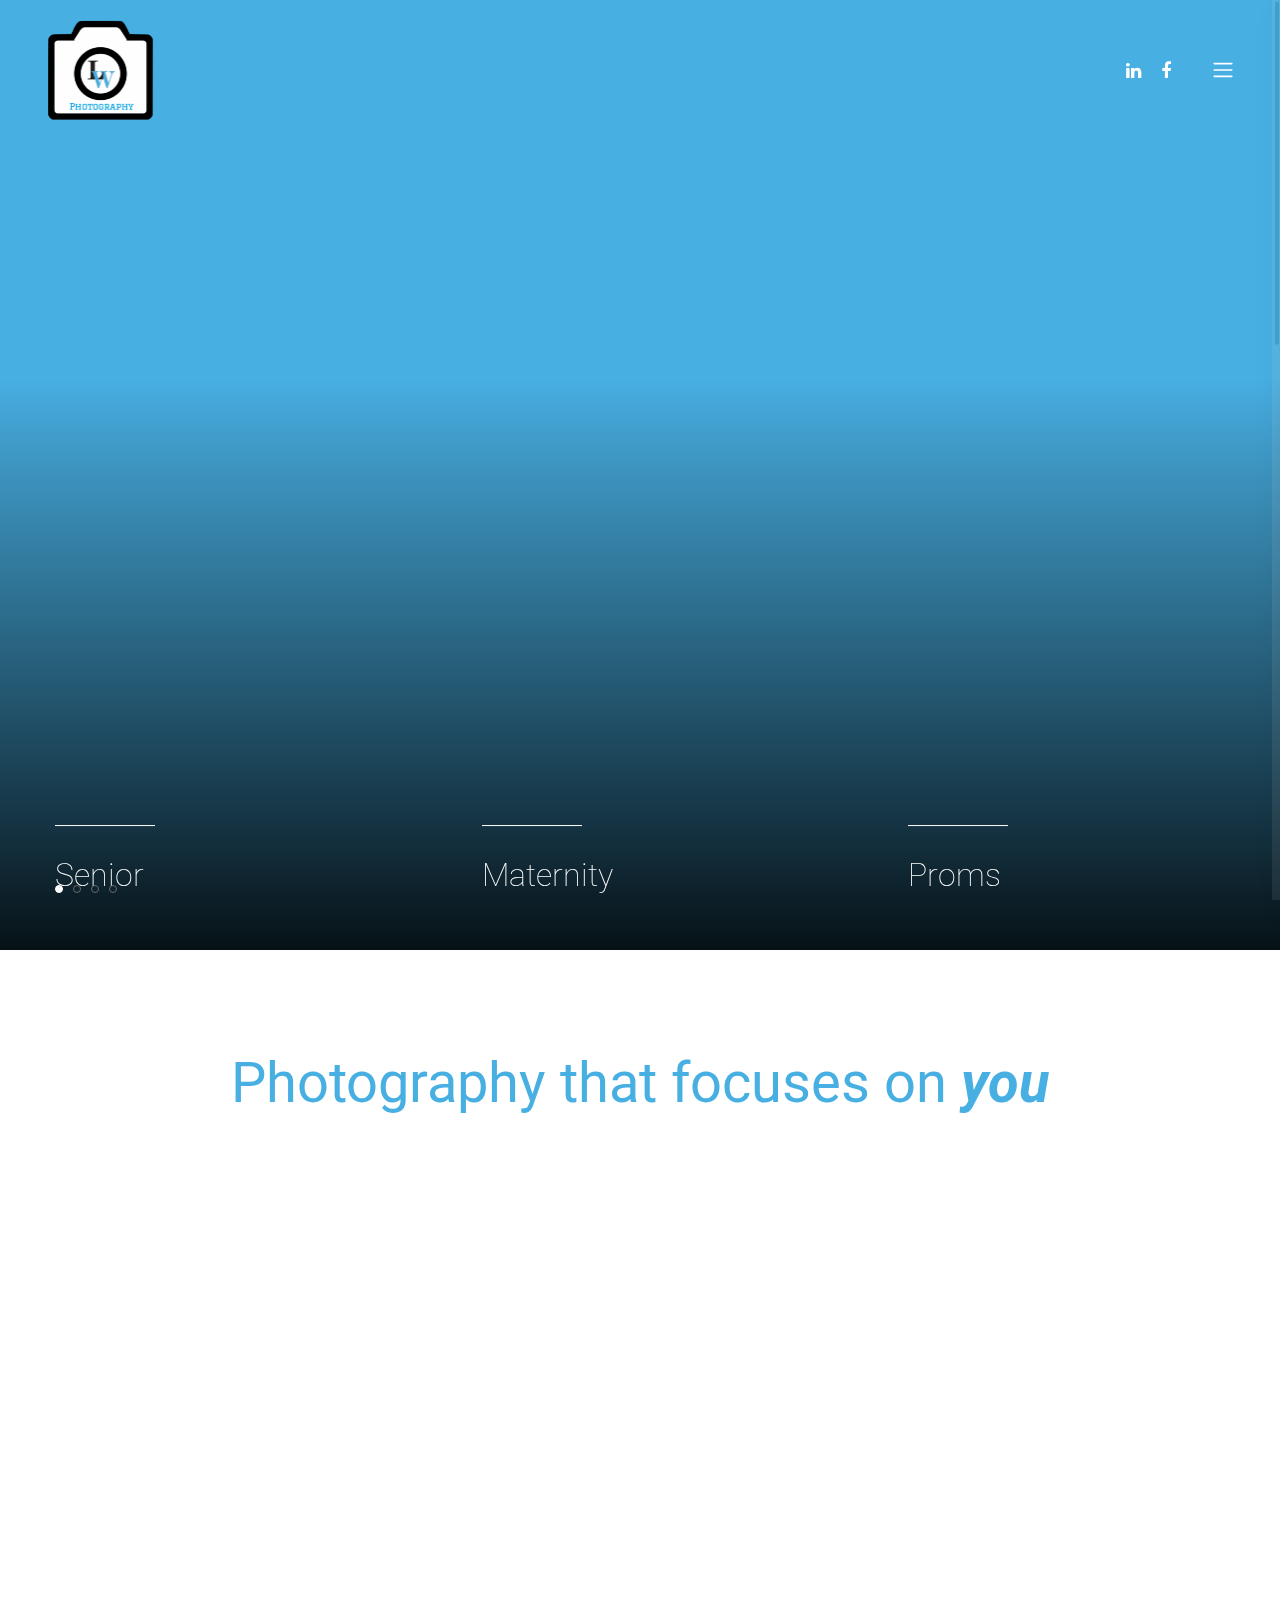
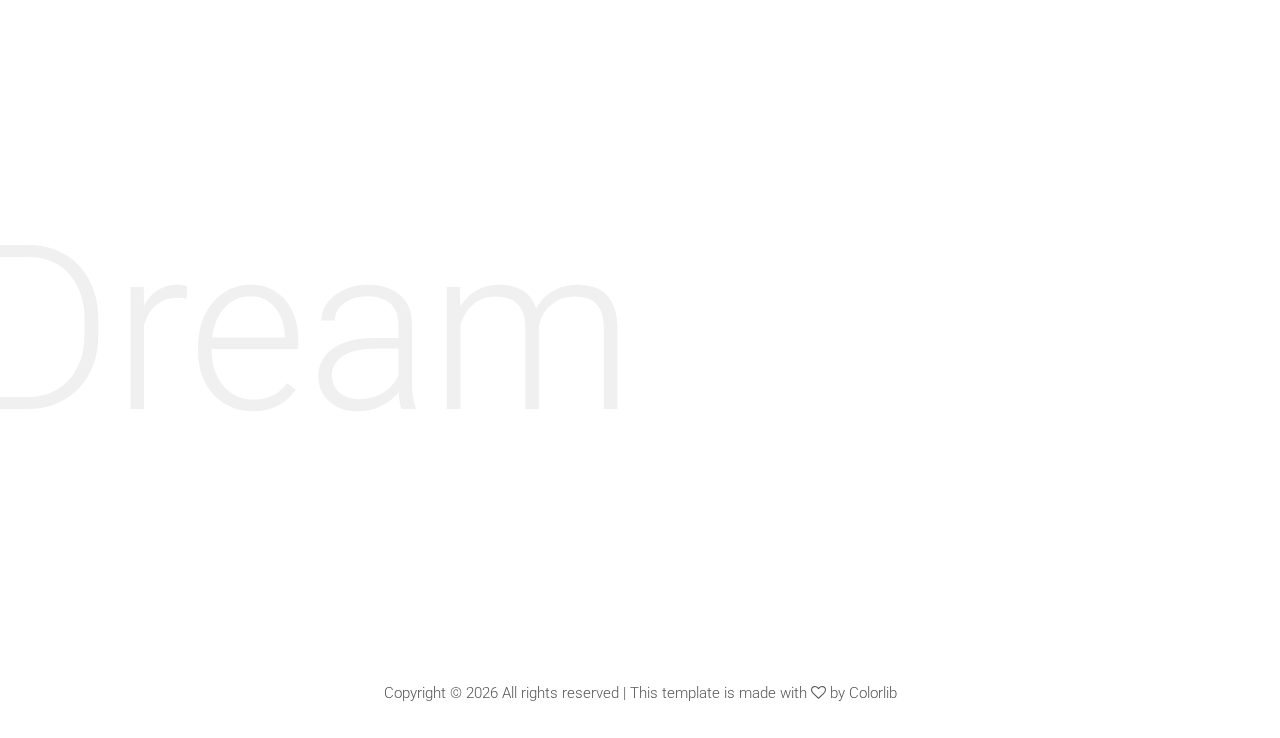
==== index.html @ a3632602 "website" ====
<!DOCTYPE html>
<html lang="en">

<head>
    <meta charset="UTF-8">
    <meta name="description" content="">
    <meta http-equiv="X-UA-Compatible" content="IE=edge">
    <meta name="viewport" content="width=device-width, initial-scale=1, shrink-to-fit=no">
    <!-- The above 4 meta tags *must* come first in the head; any other head content must come *after* these tags -->

    <!-- Title  -->
    <title>LW Phototgraphy</title>

    <!-- Favicon  -->
    <link rel="icon" href="favicon.ico">

    <!-- Style CSS -->
    <link rel="stylesheet" href="style.css">

</head>

<body>
    <!-- Preloader Start -->
    <div id="preloader">
        <div class="preload-content">
            <div id="sonar-load"></div>
        </div>
    </div>
    <!-- Preloader End -->

    <!-- Grids -->
    <div class="grids d-flex justify-content-between">
        <div class="grid1"></div>
        <div class="grid2"></div>
        <div class="grid3"></div>
        <div class="grid4"></div>
        <div class="grid5"></div>
        <div class="grid6"></div>
        <div class="grid7"></div>
        <div class="grid8"></div>
        <div class="grid9"></div>
    </div>

    <!-- ***** Main Menu Area Start ***** -->
    <div class="mainMenu d-flex align-items-center justify-content-between">
        <!-- Close Icon -->
        <div class="closeIcon">
            <i class="ti-close" aria-hidden="true"></i>
        </div>
        <!-- Logo Area -->
        <div class="logo-area">
            <a href="index.html">LW Photography</a>
        </div>
        <!-- Nav -->
        <div class="sonarNav wow fadeInUp" data-wow-delay="1s">
            <nav>
                <ul>
                    <li class="nav-item active">
                        <a class="nav-link" href="index.html">Home</a>
                    </li>
                    <li class="nav-item">
                        <a class="nav-link" href="about-me.html">About Me</a>
                    </li>
                    <li class="nav-item">
                        <a class="nav-link" href="services.html">Pricing</a>
                    </li>
                    <li class="nav-item">
                        <a class="nav-link" href="portfolio.html">Gallery</a>
                    </li>
                    <li class="nav-item">
                        <a class="nav-link" href="contact.html">Contact</a>
                    </li>
                </ul>
            </nav>
        </div>
        <!-- Copwrite Text -->
        <div class="copywrite-text">
            <p>
                <!-- Link back to Colorlib can't be removed. Template is licensed under CC BY 3.0. -->
                Copyright &copy;
                <script>
                    document.write(new Date().getFullYear());
                </script> All rights reserved | This template is made with <i class="fa fa-heart-o" aria-hidden="true"></i> by <a href="https://colorlib.com" target="_blank">Colorlib</a>
                <!-- Link back to Colorlib can't be removed. Template is licensed under CC BY 3.0. -->
            </p>
        </div>
    </div>
    <!-- ***** Main Menu Area End ***** -->

    <!-- ***** Header Area Start ***** -->
    <header class="header-area">
        <div class="container-fluid">
            <div class="row">
                <div class="col-12">
                    <div class="menu-area d-flex justify-content-between">
                        <!-- Logo Area  -->
                        <div class="logo-area">
                            <a href="index.html"><img src="lwLogo.png" alt="lwPhotography" style="width:110px;height:110px" position: fixed; bottom: 0px; left: 0px;></a>
                        </div>

                        <div class="menu-content-area d-flex align-items-center">
                            <!-- Header Social Area -->
                            <div class="header-social-area d-flex align-items-center">
                                <a href="https://www.linkedin.com/in/lara-wiscount-a92a31198" data-toggle="tooltip" data-placement="bottom" title="Linkedin"><i class="fa fa-linkedin" aria-hidden="true"></i></a>
                                <a href="https://www.facebook.com/people/LW-Wiscount/100018087784097" data-toggle="tooltip" data-placement="bottom" title="Facebook"><i class="fa fa-facebook" aria-hidden="true"></i></a>
                            </div>
                            <!-- Menu Icon -->
                            <span class="navbar-toggler-icon" id="menuIcon"></span>
                        </div>
                    </div>
                </div>
            </div>
        </div>
    </header>
    <!-- ***** Header Area End ***** -->

    <!-- ***** Hero Area Start ***** -->
    <section class="hero-area">
        <div class="hero-slides owl-carousel">
            <!-- Single Hero Slide -->
            <div class="single-hero-slide bg-img slide-background-overlay" style="background-image: url(img/bg-img/slide1.jpg);">
                <div class="container h-100">
                    <div class="row h-100 align-items-end">
                        <div class="col-12">
                            <div class="hero-slides-content">
                                <div class="line"></div>
                                <h2>Senior</h2>
                            </div>
                        </div>
                    </div>
                </div>
            </div>
            <!-- Single Hero Slide -->
            <div class="single-hero-slide bg-img slide-background-overlay" style="background-image: url(img/bg-img/slide2.jpg);">
                <div class="container h-100">
                    <div class="row h-100 align-items-end">
                        <div class="col-12">
                            <div class="hero-slides-content">
                                <div class="line"></div>
                                <h2>Maternity</h2>
                            </div>
                        </div>
                    </div>
                </div>
            </div>
            <!-- Single Hero Slide -->
            <div class="single-hero-slide bg-img slide-background-overlay" style="background-image: url(img/bg-img/slide3.jpg);">
                <div class="container h-100">
                    <div class="row h-100 align-items-end">
                        <div class="col-12">
                            <div class="hero-slides-content">
                                <div class="line"></div>
                                <h2>Proms</h2>
                            </div>
                        </div>
                    </div>
                </div>
            </div>
            <!-- Single Hero Slide -->
            <div class="single-hero-slide bg-img slide-background-overlay" style="background-image: url(img/bg-img/slide4.jpg);">
                <div class="container h-100">
                    <div class="row h-100 align-items-end">
                        <div class="col-12">
                            <div class="hero-slides-content">
                                <div class="line"></div>
                                <h2>Engagement</h2>
                            </div>
                        </div>
                    </div>
                </div>
            </div>
            <!-- Single Hero Slide -->
            <div class="single-hero-slide bg-img slide-background-overlay" style="background-image: url(img/bg-img/slide5.jpg);">
                <div class="container h-100">
                    <div class="row h-100 align-items-end">
                        <div class="col-12">
                            <div class="hero-slides-content">
                                <div class="line"></div>
                                <h2>Children Photos</h2>
                            </div>
                        </div>
                    </div>
                </div>
            </div>
            <!-- Single Hero Slide -->
            <div class="single-hero-slide bg-img slide-background-overlay" style="background-image: url(img/bg-img/slide6.jpg);">
                <div class="container h-100">
                    <div class="row h-100 align-items-end">
                        <div class="col-12">
                            <div class="hero-slides-content">
                                <div class="line"></div>
                                <h2>Family Photos</h2>
                            </div>
                        </div>
                    </div>
                </div>
            </div>
            <!-- Single Hero Slide -->
            <div class="single-hero-slide bg-img slide-background-overlay" style="background-image: url(img/bg-img/slide7.jpg);">
                <div class="container h-100">
                    <div class="row h-100 align-items-end">
                        <div class="col-12">
                            <div class="hero-slides-content">
                                <div class="line"></div>
                                <h2>Portfolio</h2>
                            </div>
                        </div>
                    </div>
                </div>
            </div>
            <!-- Single Hero Slide -->
            <div class="single-hero-slide bg-img slide-background-overlay" style="background-image: url(img/bg-img/slide8.jpg);">
                <div class="container h-100">
                    <div class="row h-100 align-items-end">
                        <div class="col-12">
                            <div class="hero-slides-content">
                                <div class="line"></div>
                                <h2>Cake Smash</h2>
                            </div>
                        </div>
                    </div>
                </div>
            </div>
            <!-- Single Hero Slide -->
            <div class="single-hero-slide bg-img slide-background-overlay" style="background-image: url(img/bg-img/slide9.jpg);">
                <div class="container h-100">
                    <div class="row h-100 align-items-end">
                        <div class="col-12">
                            <div class="hero-slides-content">
                                <div class="line"></div>
                                <h2>Cap and Gown</h2>
                            </div>
                        </div>
                    </div>
                </div>
            </div>
            <!-- Single Hero Slide -->
            <div class="single-hero-slide bg-img slide-background-overlay" style="background-image: url(img/bg-img/slide10.jpg);">
                <div class="container h-100">
                    <div class="row h-100 align-items-end">
                        <div class="col-12">
                            <div class="hero-slides-content">
                                <div class="line"></div>
                                <h2>New Born</h2>
                            </div>
                        </div>
                    </div>
                </div>
            </div>
            <!-- Single Hero Slide -->
            <div class="single-hero-slide bg-img slide-background-overlay" style="background-image: url(img/bg-img/slide11.jpg);">
                <div class="container h-100">
                    <div class="row h-100 align-items-end">
                        <div class="col-12">
                            <div class="hero-slides-content">
                                <div class="line"></div>
                                <h2>Events</h2>
                            </div>
                        </div>
                    </div>
                </div>
            </div>
            <!-- Single Hero Slide -->
            <div class="single-hero-slide bg-img slide-background-overlay" style="background-image: url(img/bg-img/slide12.jpg);">
                <div class="container h-100">
                    <div class="row h-100 align-items-end">
                        <div class="col-12">
                            <div class="hero-slides-content">
                                <div class="line"></div>
                                <h2>Fun</h2>
                            </div>
                        </div>
                    </div>
                </div>
            </div>
        </div>
    </section>
    <!-- ***** Hero Area End ***** -->

    <!-- ***** Portfolio Area Start ***** -->
    <div class="portfolio-area section-padding-100">
        <div class="container">
            <div class="row">
                <div class="col-12">
                    <div class="portfolio-title">
                        <h2><span style="color: #48AFE2;">Photography that focuses on <b><i>you</i></b></span>
                        </h2>
                    </div>
                </div>
            </div>

            <div class="row justify-content-between">
                <!-- Single Portfoio Area -->
                <div class="col-12 col-md-5">
                    <div class="single-portfolio-item mt-100 portfolio-item-1 wow fadeIn">
                        <div class="backend-content">
                            <img class="dots" src="img/core-img/dots.png" alt="">
                            <h2>Reality</h2>
                        </div>
                        <div class="portfolio-thumb">
                            <img src="img/bg-img/p1.png" alt="">
                        </div>
                        <div class="portfolio-meta">

                        </div>
                    </div>
                </div>
                <!-- Single Portfoio Area -->
                <div class="col-12 col-md-6">
                    <div class="single-portfolio-item mt-230 portfolio-item-2 wow fadeIn">
                        <div class="backend-content">
                            <img class="dots" src="img/core-img/dots.png" alt="">
                        </div>
                        <div class="portfolio-thumb">
                            <img src="img/bg-img/p2.png" alt="">
                        </div>
                        <div class="portfolio-meta">

                        </div>
                    </div>
                </div>
            </div>

            <div class="row">
                <!-- Single Portfoio Area -->
                <div class="col-12 col-md-10">
                    <div class="single-portfolio-item mt-100 portfolio-item-3 wow fadeIn">
                        <div class="backend-content">
                            <img class="dots" src="img/core-img/dots.png" alt="">
                            <h2>Photography</h2>
                        </div>
                        <div class="portfolio-thumb">
                            <img src="img/bg-img/p3.png" alt="">
                        </div>
                        <div class="portfolio-meta">

                        </div>
                    </div>
                </div>
            </div>

            <div class="row justify-content-end">
                <!-- Single Portfoio Area -->
                <div class="col-12 col-md-6">
                    <div class="single-portfolio-item portfolio-item-4 wow fadeIn">
                        <div class="backend-content">
                            <img class="dots" src="img/core-img/dots.png" alt="">
                        </div>
                        <div class="portfolio-thumb">
                            <img src="img/bg-img/p4.png" alt="">
                        </div>
                        <div class="portfolio-meta">

                        </div>
                    </div>
                </div>
            </div>

            <div class="row">
                <!-- Single Portfoio Area -->
                <div class="col-12 col-md-5">
                    <div class="single-portfolio-item portfolio-item-5 wow fadeIn">
                        <div class="backend-content">
                            <img class="dots" src="img/core-img/dots.png" alt="">
                            <h2>Hope</h2>
                        </div>
                        <div class="portfolio-thumb">
                            <img src="img/bg-img/p5.png" alt="">
                        </div>
                        <div class="portfolio-meta">

                        </div>
                    </div>
                </div>
            </div>

            <div class="row justify-content-center">
                <!-- Single Portfoio Area -->
                <div class="col-12 col-md-4">
                    <div class="single-portfolio-item portfolio-item-6 wow fadeIn">
                        <div class="portfolio-thumb">
                            <img src="img/bg-img/p6.png" alt="">
                        </div>
                        <div class="portfolio-meta">

                        </div>
                    </div>
                </div>
            </div>

            <div class="row justify-content-end">
                <!-- Single Portfoio Area -->
                <div class="col-12 col-md-4">
                    <div class="single-portfolio-item portfolio-item-7 wow fadeIn">
                        <div class="backend-content">
                            <img class="dots" src="img/core-img/dots.png" alt="">
                            <h2>Future</h2>
                        </div>
                        <div class="portfolio-thumb">
                            <img src="img/bg-img/p7.png" alt="">
                        </div>
                        <div class="portfolio-meta">

                        </div>
                    </div>
                </div>
            </div>
        </div>
    </div>
    <!-- ***** Portfolio Area End ***** -->

    <!-- ***** Call to Action Area Start ***** -->
    <div class="sonar-call-to-action-area section-padding-0-100">
        <div class="backEnd-content">
            <h2>Dream</h2>
        </div>
        <div class="container">
            <div class="row">
                <div class="col-12">
                    <div class="call-to-action-content wow fadeInUp" data-wow-delay="0.5s">
                        <h2>I am an experienced photographer</h2>
                        <h5>Let’s talk</h5>
                        <a href="contact.html" class="btn sonar-btn mt-100">contact me</a>
                    </div>
                </div>
            </div>
        </div>
    </div>
    <!-- ***** Call to Action Area End ***** -->

    <!-- ***** Footer Area Start ***** -->
    <footer class="footer-area">
        <div class="container">
            <div class="row">
                <div class="col-12">
                    <!-- Copywrite Text -->
                    <div class="copywrite-text">
                        <p>
                            <!-- Link back to Colorlib can't be removed. Template is licensed under CC BY 3.0. -->
                            Copyright &copy;
                            <script>
                                document.write(new Date().getFullYear());
                            </script> All rights reserved | This template is made with <i class="fa fa-heart-o" aria-hidden="true"></i> by <a href="https://colorlib.com" target="_blank">Colorlib</a>
                            <!-- Link back to Colorlib can't be removed. Template is licensed under CC BY 3.0. -->
                        </p>
                    </div>
                </div>
            </div>
        </div>
    </footer>
    <!-- ***** Footer Area End ***** -->

    <!-- jQuery (Necessary for All JavaScript Plugins) -->
    <script src="js/jquery/jquery-2.2.4.min.js"></script>
    <!-- Popper js -->
    <script src="js/popper.min.js"></script>
    <!-- Bootstrap js -->
    <script src="js/bootstrap.min.js"></script>
    <!-- Plugins js -->
    <script src="js/plugins.js"></script>
    <!-- Active js -->
    <script src="js/active.js"></script>

</body>

</html>
---- style.css ----
/* [ -- Master Stylesheet -- ] */


/* ----------------------------------------------------------
:: Template Name: Sonar - Photography Template
:: Author: Colorlib
:: Author URL: https://colorlib.com
:: Version: 1.0
:: Created: March 09, 2018
:: Last Updated: March 09, 2018
---------------------------------------------------------- */


/* Variables */


/* mixin */


/* :: Import Fonts */

@import url("https://fonts.googleapis.com/css?family=Roboto:100,300,400,500,700");

/* :: Import All CSS */

@import url(css/bootstrap.min.css);
@import url(css/animate.css);
@import url(css/owl.carousel.css);
@import url(css/magnific-popup.css);
@import url(css/font-awesome.min.css);
@import url(css/themify-icons.css);

/* :: Base CSS */

* {
    margin: 0;
    padding: 0;
}

body {
    font-family: "Roboto", sans-serif;
}

h1,
h2,
h3,
h4,
h5,
h6 {
    color: #48AFE2;
    font-weight: 300;
}

p {
    color: #565656;
    font-size: 15px;
    line-height: 2;
    font-weight: 100;
}

a {
    -webkit-transition-duration: 500ms;
    transition-duration: 500ms;
    text-decoration: none;
    outline: none;
    font-size: 14px;
    font-weight: 700;
}

a:hover,
a:focus {
    -webkit-transition-duration: 500ms;
    transition-duration: 500ms;
    text-decoration: none;
    outline: none;
    font-size: 12px;
    font-weight: 400;
}

#preloader {
    display: -webkit-box;
    display: -ms-flexbox;
    display: flex;
    -webkit-box-align: center;
    -ms-flex-align: center;
    -ms-grid-row-align: center;
    align-items: center;
    -webkit-box-pack: center;
    -ms-flex-pack: center;
    justify-content: center;
    background-color: #48AFE2;
    position: fixed;
    width: 100%;
    height: 100%;
    z-index: 1000000;
}

#sonar-load {
    width: 70px;
    height: 70px;
    border-radius: 50%;
    border: 3px;
    border-style: solid;
    border-color: transparent;
    border-top-color: #f8f5f5;
    -webkit-animation: sonar 2400ms linear infinite;
    animation: sonar 2400ms linear infinite;
    z-index: 999;
}

#sonar-load:before {
    content: "";
    position: absolute;
    top: 7.5px;
    left: 7.5px;
    right: 7.5px;
    bottom: 7.5px;
    border-radius: 50%;
    border: 3px;
    border-style: solid;
    border-color: transparent;
    border-top-color: #f8f5f5;
    -webkit-animation: sonar 2700ms linear infinite;
    animation: sonar 2700ms linear infinite;
}

#sonar-load:after {
    content: "";
    position: absolute;
    top: 20px;
    left: 20px;
    right: 20px;
    bottom: 20px;
    border-radius: 50%;
    border: 3px;
    border-style: solid;
    border-color: transparent;
    border-top-color: #f8f5f5;
    -webkit-animation: sonar 1800ms linear infinite;
    animation: sonar 1800ms linear infinite;
}

@-webkit-keyframes sonar {
    0% {
        -webkit-transform: rotate(0deg);
        transform: rotate(0deg);
    }
    100% {
        -webkit-transform: rotate(360deg);
        transform: rotate(360deg);
    }
}

@keyframes sonar {
    0% {
        -webkit-transform: rotate(0deg);
        transform: rotate(0deg);
    }
    100% {
        -webkit-transform: rotate(360deg);
        transform: rotate(360deg);
    }
}

ul,
ol {
    margin: 0;
}

ul li,
ol li {
    list-style: none;
}

img {
    height: auto;
    max-width: 100%;
}

.sonar-table {
    display: table;
    z-index: 9;
    position: absolute;
    width: 100%;
    height: 100%;
    margin: 0;
}

.sonar-table-cell {
    display: table-cell;
    vertical-align: middle;
}

.mt-15 {
    margin-top: 15px;
}

.mt-30 {
    margin-top: 30px;
}

.mt-50 {
    margin-top: 50px;
}

.mt-70 {
    margin-top: 70px;
}

.mt-100 {
    margin-top: 100px;
}

.mb-15 {
    margin-bottom: 15px;
}

.mb-30 {
    margin-bottom: 30px;
}

.mb-50 {
    margin-bottom: 50px;
}

.ml-15 {
    margin-left: 15px;
}

.ml-30 {
    margin-left: 30px;
}

.mr-15 {
    margin-right: 15px;
}

.mr-30 {
    margin-right: 30px;
}

.mb-70 {
    margin-bottom: 70px;
}

.mb-100 {
    margin-bottom: 100px;
}

.mt-230 {
    margin-top: 230px;
}

@media only screen and (max-width: 767px) {
    .mt-230 {
        margin-top: 100px;
    }
}

.bg-img {
    background-position: center center;
    background-size: cover;
    background-repeat: no-repeat;
}

.bg-transparent {
    background-color: transparent;
}

.font-bold {
    font-weight: 700;
}

.font-light {
    font-weight: 300;
}

.height-500 {
    height: 500px !important;
}

.height-600 {
    height: 600px !important;
}

.height-700 {
    height: 700px !important;
}

.height-800 {
    height: 800px !important;
}

.mfp-wrap {
    z-index: 100000;
}

.mfp-image-holder .mfp-close,
.mfp-iframe-holder .mfp-close {
    color: #ffffff;
    right: -30px;
    padding-right: 0;
    width: 30px;
    height: 30px;
    line-height: 25px;
    text-align: center;
    border: 2px solid #ffffff;
    border-radius: 50%;
    top: 10px;
}

#scrollUp {
    background-color: #48AFE2;
    border-radius: 50%;
    bottom: 60px;
    right: 60px;
    box-shadow: 0 2px 6px 0 rgba(0, 0, 0, 0.3);
    color: #ffffff;
    font-size: 30px;
    height: 70px;
    text-align: center;
    width: 70px;
    line-height: 66px;
    -webkit-transition-duration: 500ms;
    transition-duration: 500ms;
}

#scrollUp:hover {
    background-color: #192a56;
}

@media only screen and (min-width: 768px) and (max-width: 991px) {
    #scrollUp {
        bottom: 30px;
        right: 30px;
        height: 50px;
        width: 50px;
        line-height: 46px;
    }
}

@media only screen and (max-width: 767px) {
    #scrollUp {
        bottom: 30px;
        right: 30px;
        height: 50px;
        width: 50px;
        line-height: 46px;
    }
}

.section-padding-100 {
    padding: 100px 0;
}

.section-padding-50 {
    padding: 50px 0;
}

.section-padding-50-0 {
    padding: 50px 0 0 0;
}

.section-padding-100-70 {
    padding: 100px 0 70px;
}

.section-padding-100-50 {
    padding: 100px 0 50px;
}

.section-padding-100-0 {
    padding: 100px 0 0;
}

.section-padding-0-100 {
    padding: 0 0 100px;
}

.section-padding-100-20 {
    padding: 100px 0 20px 0;
}

.bg-gray {
    background-color: #f8f5f5;
}

.nicescroll-rails {
    z-index: 999999 !important;
}

.section-heading {
    text-align: center;
    margin-bottom: 80px;
    position: relative;
    z-index: 1;
}

.section-heading .line {
    width: 100px;
    height: 1px;
    background-color: #48AFE2;
    margin-bottom: 30px;
    display: block;
}

.section-heading h2 {
    font-size: 48px;
    margin-bottom: 0;
    font-weight: 100;
    line-height: 1.5;
}

.section-heading h2 span {
    font-weight: 400;
}

@media only screen and (min-width: 768px) and (max-width: 991px) {
    .section-heading h2 {
        font-size: 36px;
    }
}

@media only screen and (max-width: 767px) {
    .section-heading h2 {
        font-size: 30px;
    }
}

.sonar-btn {
    position: relative;
    z-index: 1;
    min-width: 180px;
    height: 66px;
    border: 1px solid;
    border-color: #2f2f2f;
    text-transform: uppercase;
    color: #2f2f2f;
    font-size: 12px;
    letter-spacing: 1px;
    border-radius: 0;
    line-height: 64px;
    padding: 0;
    background-color: #ffffff;
}

.sonar-btn:hover,
.sonar-btn:focus {
    background-color: #2f2f2f;
    font-size: 12px;
    color: #ffffff;
}

.sonar-btn.white-btn {
    border-color: #ffffff;
    color: #ffffff;
    background-color: transparent;
}

.sonar-btn.white-btn:hover,
.sonar-btn.white-btn:focus {
    background-color: #ffffff;
    color: #2f2f2f;
}

.sonar-btn.btn-2 {
    background-color: #2f2f2f;
    font-size: 12px;
    color: #ffffff;
}

.sonar-btn.btn-3 {
    background-color: #48AFE2;
    color: #ffffff;
}

.sonar-btn.btn-3::before {
    position: absolute;
    width: 100%;
    height: 100%;
    background-color: transparent;
    border: 1px solid;
    border-color: #48AFE2;
    right: -6px;
    bottom: -6px;
    content: '';
    z-index: -100;
}

.sonar-btn.btn-3:hover,
.sonar-btn.btn-3:focus {
    background-color: #48AFE2;
    color: #ffffff;
}

.bg-overlay {
    position: relative;
    z-index: 1;
}

.bg-overlay::after {
    position: absolute;
    z-index: -1;
    top: 0;
    left: 0;
    width: 100%;
    height: 100%;
    background-color: #2f2f2f;
    opacity: 0.85;
    content: '';
}

.bg-overlay-black {
    position: relative;
    z-index: 1;
}

.bg-overlay-black::after {
    position: absolute;
    z-index: 1;
    top: 0;
    left: 0;
    width: 100%;
    height: 100%;
    background-color: #000;
    opacity: 0.85;
    content: '';
}

.bg-overlay-white {
    position: relative;
    z-index: 1;
}

.bg-overlay-white::after {
    position: absolute;
    z-index: -2;
    top: 0;
    left: 0;
    width: 100%;
    height: 100%;
    background-color: rgba(230, 241, 255, 0.5);
    content: '';
}

.slide-background-overlay {
    position: relative;
    z-index: 1;
    bottom: 0;
    left: 0;
    width: 100%;
    height: 60%;
}

.slide-background-overlay::after {
    content: '';
    position: absolute;
    height: 60%;
    width: 100%;
    z-index: -1;
    bottom: 0;
    left: 0;
    background: rgba(0, 0, 0, 0.9);
    background: -webkit-linear-gradient(bottom, rgba(0, 0, 0, 0.9) 0%, rgba(0, 0, 0, 0.1) 90%, rgba(0, 0, 0, 0) 100%);
    background: linear-gradient(to top, rgba(0, 0, 0, 0.9) 0%, rgba(0, 0, 0, 0.1) 90%, rgba(0, 0, 0, 0) 100%);
}

.grids {
    position: fixed;
    width: 100%;
    height: 100%;
    z-index: -1;
}

.grids div {
    width: 1px;
    height: 100%;
    background-color: #e0e3e4;
}

.grids div:nth-child(5) {
    background-color: #bababa;
}

.grids div:first-child,
.grids div:last-child {
    background-color: transparent;
}


/* :: Header Area CSS */

.header-area {
    position: fixed;
    z-index: 995;
    top: 0;
    left: 0;
    width: 100%;
    height: auto;
    -webkit-transition-duration: 500ms;
    transition-duration: 500ms;
    background-color: transparent;
    padding: 15px 30px;
}

.header-area .logo-area a {
    color: #ffffff;
    font-size: 36px;
    font-weight: 100;
}

@media only screen and (max-width: 767px) {
    .header-area .logo-area a {
        font-size: 24px;
    }
}

.header-area .menu-content-area .header-social-area {
    margin-right: 30px;
}

.header-area .menu-content-area .header-social-area a {
    font-size: 18px;
    padding: 0 10px;
    color: #ffffff;
}

@media only screen and (max-width: 767px) {
    .header-area .menu-content-area .header-social-area a {
        padding: 0 5px;
        font-size: 14px;
    }
}

@media only screen and (max-width: 767px) {
    .header-area .menu-content-area .header-social-area {
        margin-right: 15px;
    }
}

.header-area.sticky {
    background-color: #48AFE2;
}

@media only screen and (max-width: 767px) {
    .header-area {
        padding: 10px 0;
    }
}

.navbar-toggler-icon {
    background-image: url("data:image/svg+xml;charset=utf8,%3Csvg viewBox='0 0 30 30' xmlns='http://www.w3.org/2000/svg'%3E%3Cpath stroke='rgba(255, 255, 255, 1)' stroke-width='2' stroke-linecap='round' stroke-miterlimit='10' d='M4 7h22M4 15h22M4 23h22'/%3E%3C/svg%3E");
    cursor: pointer;
}

.mainMenu {
    position: fixed;
    width: 480px;
    height: 100%;
    top: 0;
    right: -500px;
    background-color: #48AFE2;
    z-index: 99999;
    text-align: center;
    -webkit-box-orient: vertical;
    -webkit-box-direction: normal;
    -ms-flex-direction: column;
    flex-direction: column;
    padding: 50px 15px;
    -webkit-transition-duration: 800ms;
    transition-duration: 800ms;
    box-shadow: 0 0 40px rgba(0, 0, 0, 0.2);
}

.mainMenu .closeIcon {
    position: absolute;
    right: 50px;
    top: 50px;
    z-index: 9;
    color: #ffffff;
    font-size: 20px;
    cursor: pointer;
    -webkit-transition-duration: 750ms;
    transition-duration: 750ms;
}

.mainMenu .closeIcon:hover {
    -webkit-transform: rotate(180deg);
    transform: rotate(180deg);
}

@media only screen and (max-width: 767px) {
    .mainMenu .closeIcon {
        right: 30px;
        top: 30px;
    }
}

.mainMenu .logo-area a {
    color: #ffffff;
    font-size: 30px;
    display: block;
    font-weight: 100;
}

@media only screen and (max-width: 767px) {
    .mainMenu .logo-area a {
        font-size: 24px;
    }
}

.mainMenu .copywrite-text p {
    margin-bottom: 0;
    color: #ffffff;
}

@media only screen and (max-width: 767px) {
    .mainMenu .copywrite-text p {
        font-size: 14px;
    }
}

.mainMenu .copywrite-text a {
    font-weight: 100;
    color: #ffffff;
}

.mainMenu .copywrite-text a:hover,
.mainMenu .copywrite-text a:focus {
    font-size: 14px;
}

.mainMenu .nav-link {
    color: #ffffff;
    font-size: 18px;
    position: relative;
    z-index: 1;
    font-weight: 300;
    padding: 12px 15px;
}

@media only screen and (max-width: 767px) {
    .mainMenu .nav-link {
        font-size: 14px;
        padding: 10px;
    }
}

.mainMenu .nav-link::after {
    content: '';
    bottom: 0;
    width: 30px;
    height: 1px;
    background-color: rgba(255, 255, 255, 0.5);
    left: 50%;
    -webkit-transform: translateX(-50%);
    transform: translateX(-50%);
    position: absolute;
    z-index: 5;
    -webkit-transition-duration: 500ms;
    transition-duration: 500ms;
}

.mainMenu .nav-link:hover::after,
.mainMenu .nav-link:focus::after {
    width: 70px;
    background-color: white;
}

@media only screen and (min-width: 992px) and (max-width: 1199px) {
    .mainMenu {
        padding: 30px 15px;
    }
}

@media only screen and (min-width: 768px) and (max-width: 991px) {
    .mainMenu {
        padding: 30px 15px;
    }
}

@media only screen and (max-width: 767px) {
    .mainMenu {
        padding: 15px;
        width: 300px;
    }
}


/* :: Menu Open CSS */

.menu-open .mainMenu {
    right: 0;
}


/* :: Hero Slides Area CSS */

.hero-slides .single-hero-slide {
    height: 950px;
    position: relative;
    z-index: 1;
    padding: 0 40px 100px;
    -webkit-transition-duration: 800ms;
    transition-duration: 800ms;
    overflow: visible;
    cursor: pointer;
}

.hero-slides .single-hero-slide .hero-slides-content {
    position: relative;
    z-index: 1;
    -webkit-transform: translateY(75%);
    transform: translateY(75%);
    -webkit-transition-duration: 800ms;
    transition-duration: 800ms;
    bottom: 0;
}

.hero-slides .single-hero-slide .hero-slides-content .line {
    width: 100px;
    height: 1px;
    background-color: #ffffff;
    margin-bottom: 30px;
    display: block;
}

.hero-slides .single-hero-slide .hero-slides-content h2 {
    color: #ffffff;
    font-weight: 100;
}

.hero-slides .single-hero-slide .hero-slides-content p {
    color: #ffffff;
    margin-bottom: 0;
    -webkit-transition-duration: 500ms;
    transition-duration: 500ms;
    margin-top: 140px;
}

.hero-slides .single-hero-slide:hover .hero-slides-content {
    -webkit-transform: translateY(0%);
    transform: translateY(0%);
}

.hero-slides .single-hero-slide:hover p {
    margin-top: 40px;
}

@media only screen and (min-width: 992px) and (max-width: 1199px) {
    .hero-slides .single-hero-slide {
        height: 800px;
    }
}

@media only screen and (min-width: 768px) and (max-width: 991px) {
    .hero-slides .single-hero-slide {
        height: 700px;
    }
}

@media only screen and (max-width: 767px) {
    .hero-slides .single-hero-slide {
        height: 550px;
    }
}

.hero-slides .owl-dots {
    position: absolute;
    left: 50px;
    bottom: 50px;
}

.hero-slides .owl-dots .owl-dot {
    width: 8px;
    height: 8px;
    border: 1px solid #6a6a67;
    margin: 0 5px;
    border-radius: 50%;
    display: inline-block;
}

.hero-slides .owl-dots .owl-dot.active {
    border: 1px solid #ffffff;
    background-color: #ffffff;
}


/* :: Portfolio Area CSS */

.portfolio-area {
    overflow-x: hidden;
}

.portfolio-area .portfolio-title h2 {
    font-size: 56px;
    text-align: center;
    font-weight: 100;
}

.portfolio-area .portfolio-title h2 span {
    font-weight: 400;
}

@media only screen and (min-width: 768px) and (max-width: 991px) {
    .portfolio-area .portfolio-title h2 {
        font-size: 36px;
    }
}

@media only screen and (max-width: 767px) {
    .portfolio-area .portfolio-title h2 {
        font-size: 30px;
    }
}

.single-portfolio-item {
    position: relative;
    z-index: 1;
}

.single-portfolio-item .backend-content .dots {
    position: absolute;
    z-index: -1;
    top: -100px;
    left: -150px;
}

.single-portfolio-item .backend-content h2 {
    position: absolute;
    font-size: 230px;
    color: #f0f0f0;
    z-index: -10;
    top: -170px;
    right: 40%;
}

@media only screen and (min-width: 992px) and (max-width: 1199px) {
    .single-portfolio-item .backend-content h2 {
        font-size: 170px;
        top: -120px;
    }
}

@media only screen and (min-width: 768px) and (max-width: 991px) {
    .single-portfolio-item .backend-content h2 {
        font-size: 80px;
        top: -50px;
    }
}

@media only screen and (max-width: 767px) {
    .single-portfolio-item .backend-content h2 {
        font-size: 80px;
        top: -50px;
    }
}

.single-portfolio-item .portfolio-meta {
    padding-top: 30px;
}

.single-portfolio-item .portfolio-meta p {
    font-weight: 500;
    font-size: 14px;
    margin-bottom: 5px;
}

.single-portfolio-item .portfolio-meta h2 {
    font-size: 30px;
}

@media only screen and (max-width: 767px) {
    .single-portfolio-item .portfolio-meta h2 {
        font-size: 24px;
    }
}

.single-portfolio-item.portfolio-item-2 .backend-content .dots {
    position: absolute;
    z-index: -1;
    top: 0;
    left: auto;
    right: -150px;
}

.single-portfolio-item.portfolio-item-3 .backend-content .dots {
    top: 0;
    left: -200px;
    right: auto;
    -webkit-transform: rotate(90deg);
    transform: rotate(90deg);
}

.single-portfolio-item.portfolio-item-3 .backend-content h2 {
    top: -180px;
    left: 30%;
    right: auto;
}

@media only screen and (min-width: 992px) and (max-width: 1199px) {
    .single-portfolio-item.portfolio-item-3 .backend-content h2 {
        top: -130px;
    }
}

@media only screen and (min-width: 768px) and (max-width: 991px) {
    .single-portfolio-item.portfolio-item-3 .backend-content h2 {
        top: -90px;
        font-size: 100px;
    }
}

@media only screen and (max-width: 767px) {
    .single-portfolio-item.portfolio-item-3 .backend-content h2 {
        top: -70px;
    }
}

@media only screen and (max-width: 767px) {
    .single-portfolio-item.portfolio-item-3 {
        margin-bottom: 100px;
    }
}

.single-portfolio-item.portfolio-item-4 {
    top: -220px;
}

.single-portfolio-item.portfolio-item-4 .backend-content .dots {
    top: auto;
    bottom: -130px;
    left: 70%;
    right: auto;
    -webkit-transform: rotate(90deg);
    transform: rotate(90deg);
}

@media only screen and (max-width: 767px) {
    .single-portfolio-item.portfolio-item-4 {
        top: 0;
        margin-bottom: 100px;
    }
}

.single-portfolio-item.portfolio-item-5 {
    top: -450px;
    height: 0;
}

@media only screen and (max-width: 767px) {
    .single-portfolio-item.portfolio-item-5 {
        top: 0;
        height: auto;
        margin-bottom: 100px;
    }
}

@media only screen and (min-width: 768px) and (max-width: 991px) {
    .single-portfolio-item.portfolio-item-5 {
        top: -230px;
    }
}

.single-portfolio-item.portfolio-item-6 {
    top: 0;
    height: 0;
}

@media only screen and (max-width: 767px) {
    .single-portfolio-item.portfolio-item-6 {
        height: auto;
        margin-bottom: 100px;
    }
}

.single-portfolio-item.portfolio-item-7 {
    margin-top: 50px;
}

.single-portfolio-item.portfolio-item-7 .backend-content .dots {
    position: absolute;
    z-index: -1;
    top: auto;
    bottom: 0;
    left: auto;
    right: -150px;
}

.single-portfolio-item.portfolio-item-7 .backend-content h2 {
    top: -180px;
    left: 30%;
    right: auto;
}

@media only screen and (min-width: 992px) and (max-width: 1199px) {
    .single-portfolio-item.portfolio-item-7 .backend-content h2 {
        top: -100px;
    }
}

@media only screen and (max-width: 767px) {
    .single-portfolio-item.portfolio-item-7 .backend-content h2 {
        top: -60px;
    }
}


/* :: Call to Action Area CSS */

.call-to-action-content {
    text-align: center;
}

.call-to-action-content h2 {
    font-weight: 100;
    font-size: 72px;
    margin-bottom: 15px;
}

@media only screen and (min-width: 992px) and (max-width: 1199px) {
    .call-to-action-content h2 {
        font-size: 55px;
    }
}

@media only screen and (min-width: 768px) and (max-width: 991px) {
    .call-to-action-content h2 {
        font-size: 36px;
    }
}

@media only screen and (max-width: 767px) {
    .call-to-action-content h2 {
        font-size: 30px;
    }
}

.call-to-action-content h5 {
    font-size: 48px;
    margin-bottom: 0;
}

@media only screen and (min-width: 768px) and (max-width: 991px) {
    .call-to-action-content h5 {
        font-size: 30px;
    }
}

@media only screen and (max-width: 767px) {
    .call-to-action-content h5 {
        font-size: 24px;
    }
}

.sonar-call-to-action-area {
    position: relative;
    z-index: 1;
    overflow: hidden;
}

.sonar-call-to-action-area .backEnd-content h2 {
    position: absolute;
    font-size: 230px;
    color: #f0f0f0;
    z-index: -1;
    top: -30px;
    left: -3%;
}

@media only screen and (min-width: 992px) and (max-width: 1199px) {
    .sonar-call-to-action-area .backEnd-content h2 {
        font-size: 170px;
        top: 0;
    }
}

@media only screen and (min-width: 768px) and (max-width: 991px) {
    .sonar-call-to-action-area .backEnd-content h2 {
        font-size: 150px;
        top: 0;
    }
}

@media only screen and (max-width: 767px) {
    .sonar-call-to-action-area .backEnd-content h2 {
        font-size: 100px;
    }
}


/* :: Footer CSS */

.footer-area {
    position: relative;
    z-index: 1;
    overflow: hidden;
}

.footer-area .copywrite-text {
    padding: 30px;
    text-align: center;
}

.footer-area .copywrite-text p {
    font-weight: 300;
    margin-bottom: 0;
}

.footer-area .copywrite-text a {
    color: #565656;
    font-weight: 300;
    font-size: 15px;
}

.footer-area .copywrite-text a:hover,
.footer-area .copywrite-text a:focus {
    font-size: 15px;
}

.footer-area .backEnd-content .dots {
    position: absolute;
    right: -50px;
    top: 0;
    z-index: -1;
}

.footer-area .backEnd-content h2 {
    position: absolute;
    font-size: 230px;
    color: #f0f0f0;
    z-index: -1;
    top: -50px;
    left: -50px;
}

@media only screen and (min-width: 992px) and (max-width: 1199px) {
    .footer-area .backEnd-content h2 {
        font-size: 170px;
    }
}

@media only screen and (min-width: 768px) and (max-width: 991px) {
    .footer-area .backEnd-content h2 {
        font-size: 120px;
        top: 0;
    }
}

@media only screen and (max-width: 767px) {
    .footer-area .backEnd-content h2 {
        font-size: 80px;
        top: 0;
        left: -30px;
    }
}


/* :: Hero Area CSS */

.hero-area {
    background-color: #48AFE2;
    position: relative;
    z-index: 1;
    overflow: hidden;
    -ms-flex-wrap: wrap;
    flex-wrap: wrap;
}

.hero-area .backEnd-content .dots {
    position: absolute;
    right: -200px;
    top: 50%;
    z-index: -2;
    opacity: 0.1;
    -webkit-transform: translateY(-50%);
    transform: translateY(-50%);
}

.hero-area .hero-thumbnail,
.hero-area .hero-content {
    -webkit-box-flex: 0;
    -ms-flex: 0 0 50%;
    flex: 0 0 50%;
    min-width: 50%;
    position: relative;
    z-index: 1;
}

@media only screen and (max-width: 767px) {
    .hero-area .hero-thumbnail,
    .hero-area .hero-content {
        -webkit-box-flex: 0;
        -ms-flex: 0 0 100%;
        flex: 0 0 100%;
        min-width: 100%;
    }
}

.hero-area .hero-content {
    height: 880px;
    padding: 100px 0;
}

.hero-area .hero-content .line {
    width: 100px;
    height: 1px;
    background-color: #ffffff;
    margin-bottom: 30px;
    display: block;
}

.hero-area .hero-content h2 {
    color: #ffffff;
    font-size: 48px;
    margin-bottom: 25px;
}

@media only screen and (min-width: 992px) and (max-width: 1199px) {
    .hero-area .hero-content h2 {
        font-size: 40px;
    }
}

@media only screen and (min-width: 768px) and (max-width: 991px) {
    .hero-area .hero-content h2 {
        font-size: 30px;
    }
}

@media only screen and (max-width: 767px) {
    .hero-area .hero-content h2 {
        font-size: 30px;
    }
}

.hero-area .hero-content p {
    color: #ffffff;
    margin-bottom: 30px;
}

.hero-area .hero-content.aboutUs {
    height: 1100px;
}

@media only screen and (max-width: 767px) {
    .hero-area .hero-content.aboutUs {
        height: auto;
    }
}

@media only screen and (max-width: 767px) {
    .hero-area .hero-content {
        height: auto;
    }
}

.hero-area .hero-thumbnail.aboutUs::before {
    position: absolute;
    width: 100%;
    height: 100px;
    bottom: 0;
    left: 0;
    background-color: #ffffff;
    content: '';
    z-index: 1;
}

@media only screen and (max-width: 767px) {
    .hero-area .hero-thumbnail.aboutUs::before {
        display: none;
    }
}

@media only screen and (max-width: 767px) {
    .hero-area .hero-thumbnail {
        height: 400px;
    }
}


/* :: Service Area CSS */

.single-services-area {
    position: relative;
    z-index: 1;
    margin-bottom: 50px;
}

.single-services-area img {
    margin-bottom: 20px;
}

.single-services-area h4 {
    font-size: 28px;
    margin-bottom: 40px;
}

.single-services-area p {
    margin-bottom: 0;
}


/* :: Testimonials Area CSS */

.sonar-testimonials-area {
    position: relative;
    z-index: 1;
    padding: 70px 0;
    margin: 0 50px;
}

.sonar-testimonials-area::before {
    position: absolute;
    width: 20%;
    height: 100%;
    left: 0;
    top: 0;
    background-color: #ffffff;
    content: '';
}

.sonar-testimonials-area .testimonial-content {
    padding: 100px 80px 100px 200px;
    position: relative;
    z-index: 1;
    left: -15px;
    box-shadow: -10px 10px 40px rgba(0, 0, 0, 0.15);
}

@media only screen and (min-width: 992px) and (max-width: 1199px) {
    .sonar-testimonials-area .testimonial-content {
        padding: 100px 80px 100px 130px;
    }
}

@media only screen and (max-width: 767px) {
    .sonar-testimonials-area .testimonial-content {
        padding: 50px 15px 50px 15px;
    }
}

.sonar-testimonials-area .single-tes-slide p {
    margin-bottom: 40px;
    font-style: italic;
}

.sonar-testimonials-area .single-tes-slide h6 {
    margin-bottom: 0;
    font-style: italic;
}

.sonar-testimonials-area .owl-dots {
    position: absolute;
    top: 0;
    left: -100px;
    z-index: 10;
    -webkit-transform: translateY(-50%);
    transform: translateY(-50%);
}

.sonar-testimonials-area .owl-dots .owl-dot {
    width: 8px;
    height: 8px;
    border: 1px solid #6a6a67;
    border-radius: 50%;
    margin: 8px 0;
    display: block;
}

.sonar-testimonials-area .owl-dots .owl-dot.active {
    border-color: #48AFE2;
    background-color: #48AFE2;
}

@media only screen and (min-width: 992px) and (max-width: 1199px) {
    .sonar-testimonials-area .owl-dots {
        top: 20%;
    }
}

@media only screen and (min-width: 768px) and (max-width: 991px) {
    .sonar-testimonials-area .owl-dots {
        top: 30%;
    }
}

@media only screen and (max-width: 767px) {
    .sonar-testimonials-area .owl-dots {
        display: none;
    }
}

@media only screen and (max-width: 767px) {
    .sonar-testimonials-area {
        margin: 0 15px;
    }
}


/* :: Portfolio Area CSS */

.sonar-projects-area {
    position: relative;
    z-index: 1;
    padding: 100px 35px 50px;
}

.sonar-projects-area .single_gallery_item {
    position: relative;
    z-index: 1;
    margin-bottom: 50px;
}

.sonar-projects-area .single_gallery_item .gallery-content {
    padding-top: 30px;
}

.sonar-projects-area .single_gallery_item .gallery-content h4 {
    margin-bottom: 10px;
}

@media only screen and (max-width: 767px) {
    .sonar-projects-area .single_gallery_item .gallery-content h4 {
        font-size: 20px;
    }
}

.sonar-projects-area .single_gallery_item .gallery-content p {
    margin-bottom: 0;
}

.sonar-portfolio-menu {
    position: absolute;
    bottom: 40px;
    right: 0;
    width: 50%;
    z-index: 100;
}

.sonar-portfolio-menu .btn {
    padding: 5px 0;
    border: none;
    border-bottom: 2px solid;
    border-color: transparent;
    background-color: transparent;
    color: #ffffff;
    border-radius: 0;
    margin: 0 20px;
}

.sonar-portfolio-menu .btn.active {
    border-color: #ffffff;
}

.sonar-portfolio-menu .btn:hover,
.sonar-portfolio-menu .btn:focus {
    box-shadow: none;
}

@media only screen and (min-width: 992px) and (max-width: 1199px) {
    .sonar-portfolio-menu .btn {
        margin: 0 10px;
    }
}

@media only screen and (min-width: 768px) and (max-width: 991px) {
    .sonar-portfolio-menu .btn {
        margin: 0 5px;
        font-size: 14px;
    }
}

@media only screen and (max-width: 767px) {
    .sonar-portfolio-menu .btn {
        margin: 0 5px;
        font-size: 14px;
    }
}

@media only screen and (max-width: 767px) {
    .sonar-portfolio-menu {
        width: 100%;
        bottom: 20px;
    }
}


/* :: Blog Area CSS */

.sonar-blog-area,
.sonar-contact-area {
    position: relative;
    z-index: 1;
    overflow: hidden;
}

.sonar-blog-area .backEnd-content .dots,
.sonar-contact-area .backEnd-content .dots {
    position: absolute;
    top: -50px;
    right: -200px;
}

.single-blog-area {
    position: relative;
    z-index: 1;
}

.single-blog-area .blog-post-thumbnail {
    position: relative;
    z-index: 1;
}

.single-blog-area .blog-post-thumbnail .post-date a {
    position: absolute;
    width: 45px;
    height: auto;
    padding: 15px 10px;
    background-color: #000;
    top: -20px;
    left: 25px;
    font-weight: 100;
    color: #ffffff;
    text-align: center;
    line-height: 2;
    font-size: 15px;
}

.single-blog-area .blog-post-thumbnail .post-date a:hover,
.single-blog-area .blog-post-thumbnail .post-date a:focus {
    font-weight: 100;
    font-size: 15px;
}

.single-blog-area .post-content {
    padding-top: 60px;
}

.single-blog-area .post-content .headline {
    font-size: 28px;
    margin-bottom: 5px;
    font-weight: 300;
    color: #2f2f2f;
}

.single-blog-area .post-content .headline:hover,
.single-blog-area .post-content .headline:focus {
    font-weight: 300;
}

.single-blog-area .post-content .post-meta {
    margin-bottom: 50px;
}

.single-blog-area .post-content .post-meta a {
    font-size: 12px;
    font-weight: 500;
    color: #2f2f2f;
}

.single-blog-area .post-content .post-meta a:hover,
.single-blog-area .post-content .post-meta a:focus {
    font-size: 12px;
    font-weight: 500;
}

.single-blog-area .post-content p {
    margin-bottom: 0;
}

.search-widget-area form {
    position: relative;
    z-index: 1;
}

.search-widget-area form input {
    width: 100%;
    height: 42px;
    font-size: 12px;
    font-style: italic;
    border: none;
    border-radius: 0;
    border-bottom: 2px solid #f3f4fa;
    padding: 0 15px;
    background-color: transparent;
}

.search-widget-area form button {
    width: 50px;
    height: 42px;
    background-color: #48AFE2;
    color: #ffffff;
    font-size: 16px;
    border: none;
    position: absolute;
    top: 0;
    right: 0;
    z-index: 10;
}

.sonar-catagories-widget-area h6 {
    margin-bottom: 15px;
}

.sonar-catagories-widget-area .catagories-menu li a {
    padding: 10px 0 10px 40px;
    font-size: 12px;
    font-weight: 300;
    color: #565656;
    display: block;
}

.latest-news-widget-area h6 {
    margin-bottom: 25px;
}

.latest-news-widget-area .widget-single-blog-post {
    margin-bottom: 30px;
}

.latest-news-widget-area .widget-single-blog-post .widget-post-content a {
    font-size: 15px;
    color: #2f2f2f;
    margin-bottom: 5px;
    font-weight: 300;
}

.latest-news-widget-area .widget-single-blog-post .widget-post-content a:hover,
.latest-news-widget-area .widget-single-blog-post .widget-post-content a:focus {
    font-size: 15px;
    font-weight: 300;
}

.latest-news-widget-area .widget-single-blog-post .widget-post-content p {
    font-size: 12px;
    margin-bottom: 0;
}


/* :: Contact Area CSS */

.contact-form h2 {
    font-size: 72px;
    margin-bottom: 15px;
    font-weight: 100;
}

@media only screen and (min-width: 992px) and (max-width: 1199px) {
    .contact-form h2 {
        font-size: 55px;
    }
}

@media only screen and (min-width: 768px) and (max-width: 991px) {
    .contact-form h2 {
        font-size: 36px;
    }
}

@media only screen and (max-width: 767px) {
    .contact-form h2 {
        font-size: 30px;
    }
}

.contact-form h4 {
    font-size: 48px;
    margin-bottom: 80px;
}

@media only screen and (min-width: 768px) and (max-width: 991px) {
    .contact-form h4 {
        font-size: 30px;
    }
}

@media only screen and (max-width: 767px) {
    .contact-form h4 {
        font-size: 24px;
    }
}

.contact-form .form-group {
    margin-bottom: 30px;
}

.contact-form .form-control {
    width: 100%;
    height: 60px;
    padding: 0 15px;
    border: none;
    border-bottom: 1px solid;
    border-color: #c0c0c0;
    border-radius: 0;
    font-size: 12px;
    font-style: italic;
    color: #2f2f2f;
    background-color: transparent;
}

.contact-form .form-control:focus,
.contact-form .form-control:hover {
    box-shadow: none;
}

.contact-form textarea {
    margin-bottom: 50px;
}

.contact-form textarea.form-control {
    height: 220px;
    padding: 15px;
}

.map-area {
    position: relative;
    z-index: 1;
    margin: 0 50px;
}

.map-area #googleMap {
    width: 100%;
    height: 540px;
}

@media only screen and (max-width: 767px) {
    .map-area #googleMap {
        height: 400px;
    }
}

@media only screen and (max-width: 767px) {
    .map-area {
        margin: 0 20px;
    }
}


/* :: About Area CSS */

.sonar-about-us-area {
    position: relative;
    z-index: 1;
    padding: 120px 0;
    overflow: hidden;
}

.sonar-about-us-area::after {
    content: "";
    width: 50%;
    height: 100%;
    top: 0;
    left: 0;
    background-color: #ffffff;
    position: absolute;
    z-index: -5;
}

.sonar-about-us-area.second-part {
    position: relative;
    padding: 120px 0;
}

.sonar-about-us-area.second-part::after {
    content: "";
    width: 50%;
    height: 100%;
    top: 0;
    left: auto;
    right: 0;
    background-color: #ffffff;
    position: absolute;
    z-index: -5;
}

.sonar-about-us-area .about-us-content {
    padding: 15px 100px 100px;
    margin-left: 100px;
}

@media only screen and (min-width: 992px) and (max-width: 1199px) {
    .sonar-about-us-area .about-us-content {
        padding: 15px 30px 100px;
        margin-left: 50px;
    }
}

@media only screen and (min-width: 768px) and (max-width: 991px) {
    .sonar-about-us-area .about-us-content {
        margin-left: 0;
    }
}

@media only screen and (max-width: 767px) {
    .sonar-about-us-area .about-us-content {
        margin-left: 0;
        padding: 15px 20px 100px;
    }
}

.sonar-about-us-area .backEnd-content h2 {
    position: absolute;
    font-size: 230px;
    color: #f0f0f0;
    z-index: -1;
    top: -130px;
    left: -10%;
}

@media only screen and (min-width: 992px) and (max-width: 1199px) {
    .sonar-about-us-area .backEnd-content h2 {
        font-size: 170px;
        top: -90px;
    }
}

@media only screen and (min-width: 768px) and (max-width: 991px) {
    .sonar-about-us-area .backEnd-content h2 {
        font-size: 100px;
        top: -30px;
        left: -5%;
    }
}

@media only screen and (max-width: 767px) {
    .sonar-about-us-area .backEnd-content h2 {
        font-size: 60px;
        top: 0;
    }
}

.sonar-about-us-area.second-part {
    overflow: hidden;
}

.sonar-about-us-area.second-part .about-us-content {
    padding: 100px;
    margin-left: 0;
    margin-right: 100px;
}

@media only screen and (min-width: 992px) and (max-width: 1199px) {
    .sonar-about-us-area.second-part .about-us-content {
        margin-right: 0;
    }
}

@media only screen and (min-width: 768px) and (max-width: 991px) {
    .sonar-about-us-area.second-part .about-us-content {
        margin-right: 0;
    }
}

@media only screen and (max-width: 767px) {
    .sonar-about-us-area.second-part .about-us-content {
        margin-right: 0;
        padding: 100px 20px 70px;
    }
}

.sonar-about-us-area.second-part .backEnd-content h2 {
    top: -100px;
    left: auto;
    right: -50px;
}

@media only screen and (min-width: 768px) and (max-width: 991px) {
    .sonar-about-us-area.second-part .backEnd-content h2 {
        font-size: 100px;
        top: 0;
        left: auto;
        right: 0;
    }
}


/* :: Shortcode Area CSS */

.elements-title h2 {
    text-transform: capitalize;
    font-size: 48px;
    margin-bottom: 100px;
}

@media only screen and (min-width: 768px) and (max-width: 991px) {
    .elements-title h2 {
        font-size: 30px;
    }
}

@media only screen and (max-width: 767px) {
    .elements-title h2 {
        font-size: 28px;
    }
}


/* Accordians */

.single-accordion.panel {
    background-color: #ffffff;
    border: 0 solid transparent;
    border-radius: 4px;
    box-shadow: 0 0 0 transparent;
    margin-bottom: 15px;
}

.single-accordion:last-of-type {
    margin-bottom: 0;
}

.single-accordion h6 {
    margin-bottom: 0;
    text-transform: uppercase;
}

.single-accordion h6 a {
    background-color: #1d1d1d;
    border-radius: 0;
    color: #ffffff;
    display: block;
    margin: 0;
    padding: 20px 60px 20px 20px;
    position: relative;
    font-size: 14px;
    text-transform: capitalize;
    font-weight: 500;
}

.single-accordion h6 a span {
    font-size: 10px;
    position: absolute;
    right: 20px;
    text-align: center;
    top: 24px;
}

.single-accordion h6 a span.accor-open {
    opacity: 0;
    -ms-filter: "progid:DXImageTransform.Microsoft.Alpha(Opacity=0)";
    filter: alpha(opacity=0);
}

.single-accordion h6 a.collapsed {
    background-color: #2f2f2f;
    color: #ffffff;
}

.single-accordion h6 a.collapsed span.accor-close {
    opacity: 0;
    -ms-filter: "progid:DXImageTransform.Microsoft.Alpha(Opacity=0)";
    filter: alpha(opacity=0);
}

.single-accordion h6 a.collapsed span.accor-open {
    opacity: 1;
    -ms-filter: "progid:DXImageTransform.Microsoft.Alpha(Opacity=100)";
    filter: alpha(opacity=100);
}

.single-accordion .accordion-content {
    border-top: 0 solid transparent;
    box-shadow: none;
}

.single-accordion .accordion-content p {
    padding: 20px 15px 5px;
    margin-bottom: 0;
}


/* Cool Facts CSS */

.single-cool-fact-area {
    text-align: center;
}

.single-cool-fact-area i {
    font-size: 100px;
    color: #2f2f2f;
    margin-bottom: 30px;
    display: block;
}

.single-cool-fact-area img {
    margin-bottom: 30px;
}

.single-cool-fact-area h2 {
    font-size: 48px;
    margin-bottom: 5px;
}

.single-cool-fact-area p {
    margin-bottom: 0;
}


/* Barfiller */

.single_progress_bar {
    margin-bottom: 20px;
}

.single_progress_bar:last-of-type {
    margin-bottom: 0;
}

.single_progress_bar p {
    margin-bottom: 0;
}

.single_progress_bar .barfiller {
    background-color: #e0e0e0;
    border: none;
    border-radius: 0;
    box-shadow: none;
    height: 2px;
    margin-bottom: 5px;
    position: relative;
    width: 100%;
}

.single_progress_bar .barfiller .fill {
    display: block;
    position: relative;
    width: 0px;
    height: 100%;
    background-color: #1d1d1d;
    z-index: 1;
}

.single_progress_bar .barfiller .tip {
    margin-top: 10px;
    font-size: 14px;
    left: 0px;
    position: absolute;
    z-index: 2;
    background-color: #1d1d1d;
    color: #ffffff;
    width: 60px;
    height: 32px;
    text-align: center;
    line-height: 32px;
}

.single_progress_bar .barfiller .tipWrap {
    display: none;
}

.single-pie-bar p {
    margin-bottom: 0;
    font-weight: 300;
    color: #2f2f2f;
}

@media only screen and (max-width: 767px) {
    .single-pie-bar {
        margin-bottom: 30px;
    }
}


/* The end */


/*# sourceMappingURL=style.css.map */
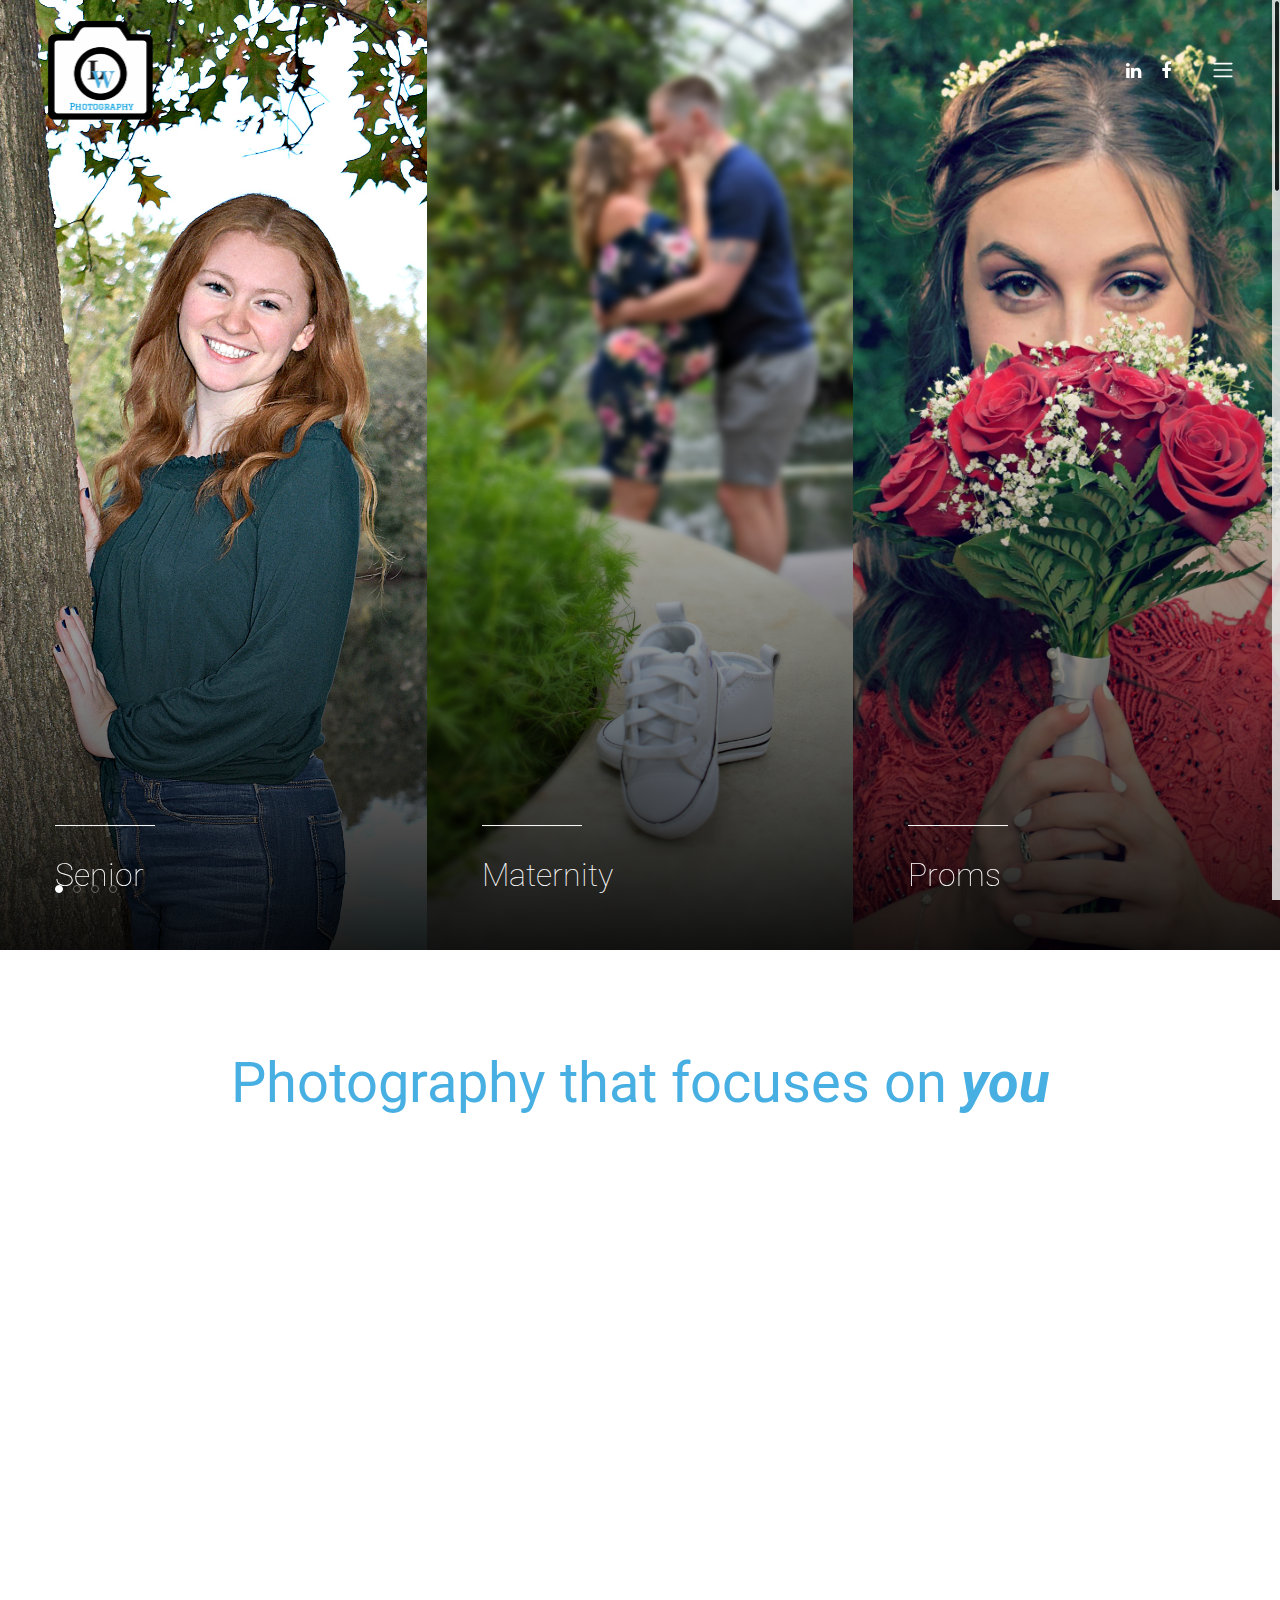
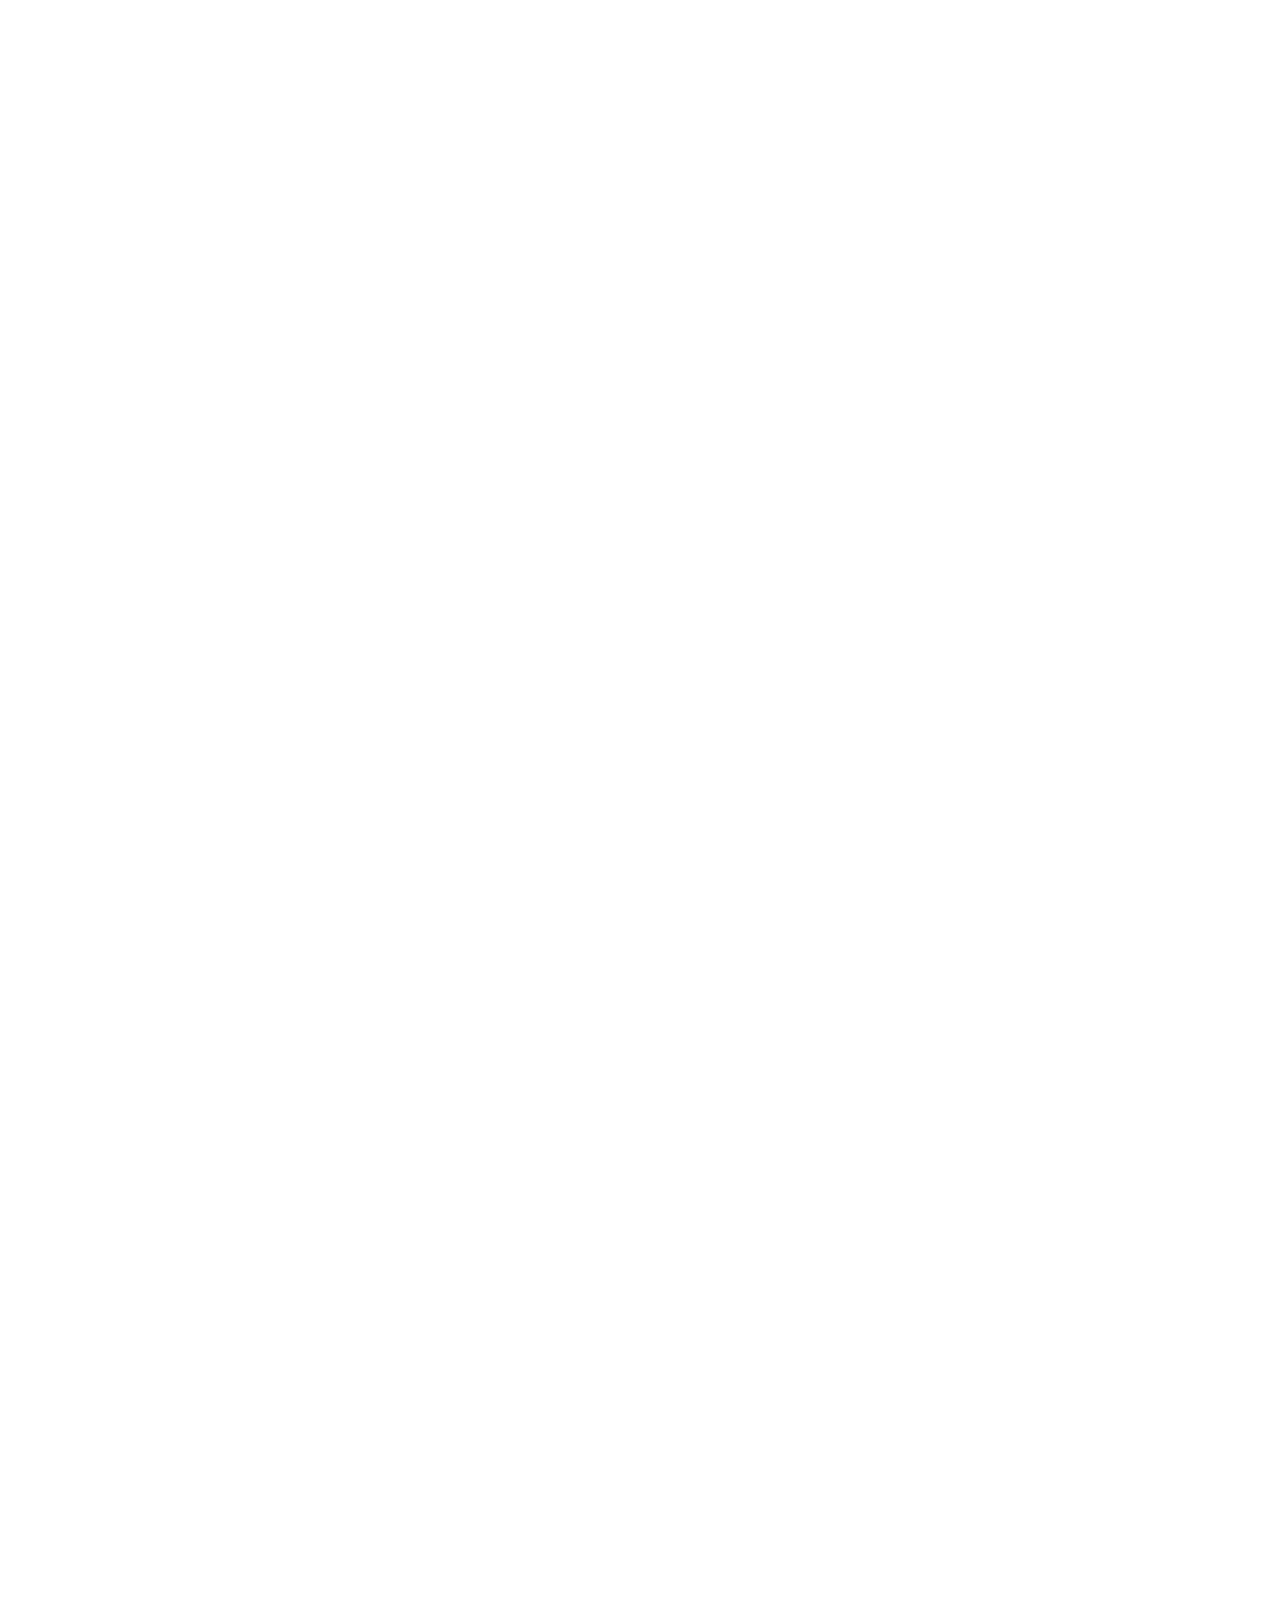
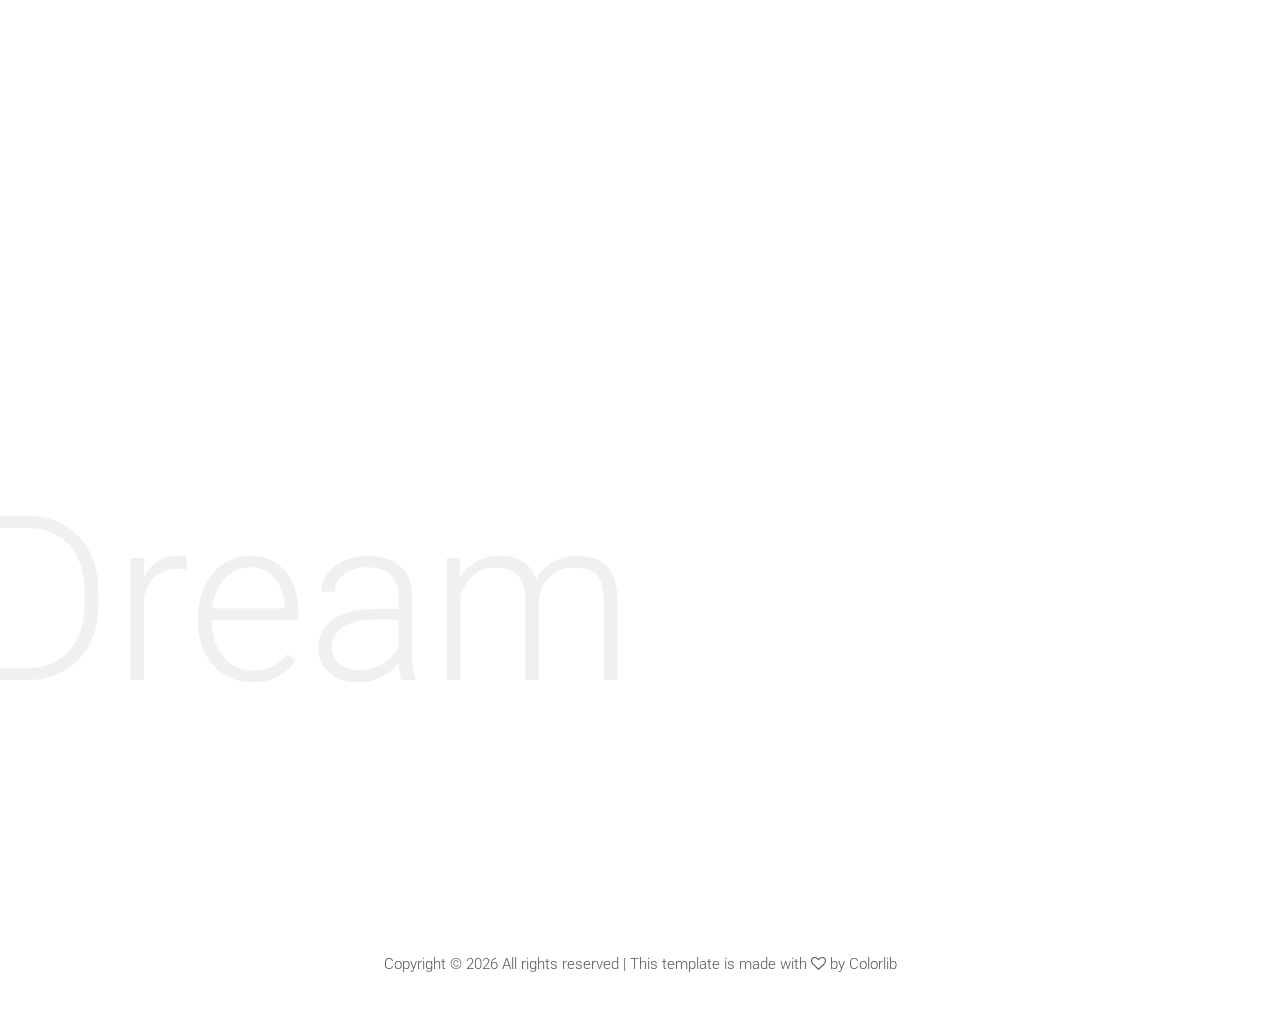
==== commit 79b9d334: "m" ====
--- a/index.html
+++ b/index.html
@@ -397,7 +397,7 @@
                             <h2>Future</h2>
                         </div>
                         <div class="portfolio-thumb">
-                            <img src="img/bg-img/p7.png" alt="">
+                            <img src="img/bg-img/p7.png" alt="picture">
                         </div>
                         <div class="portfolio-meta">
 
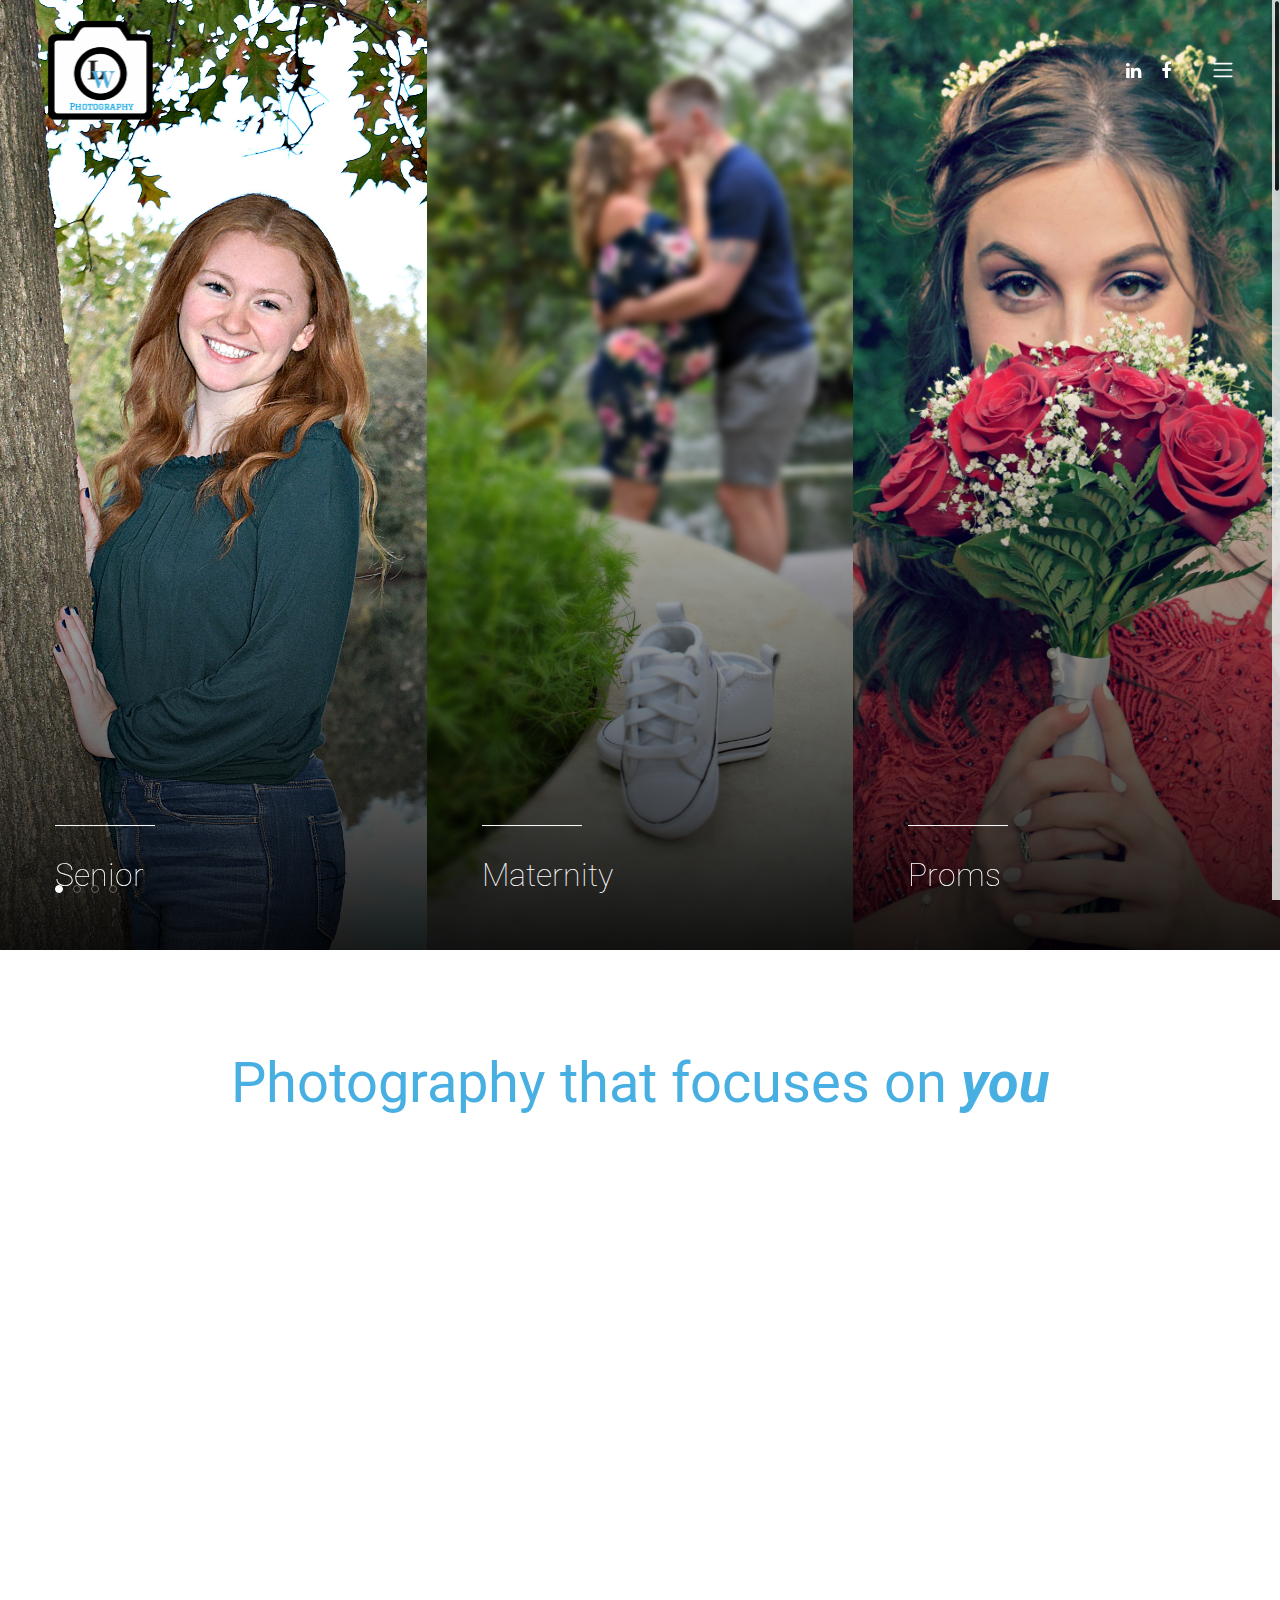
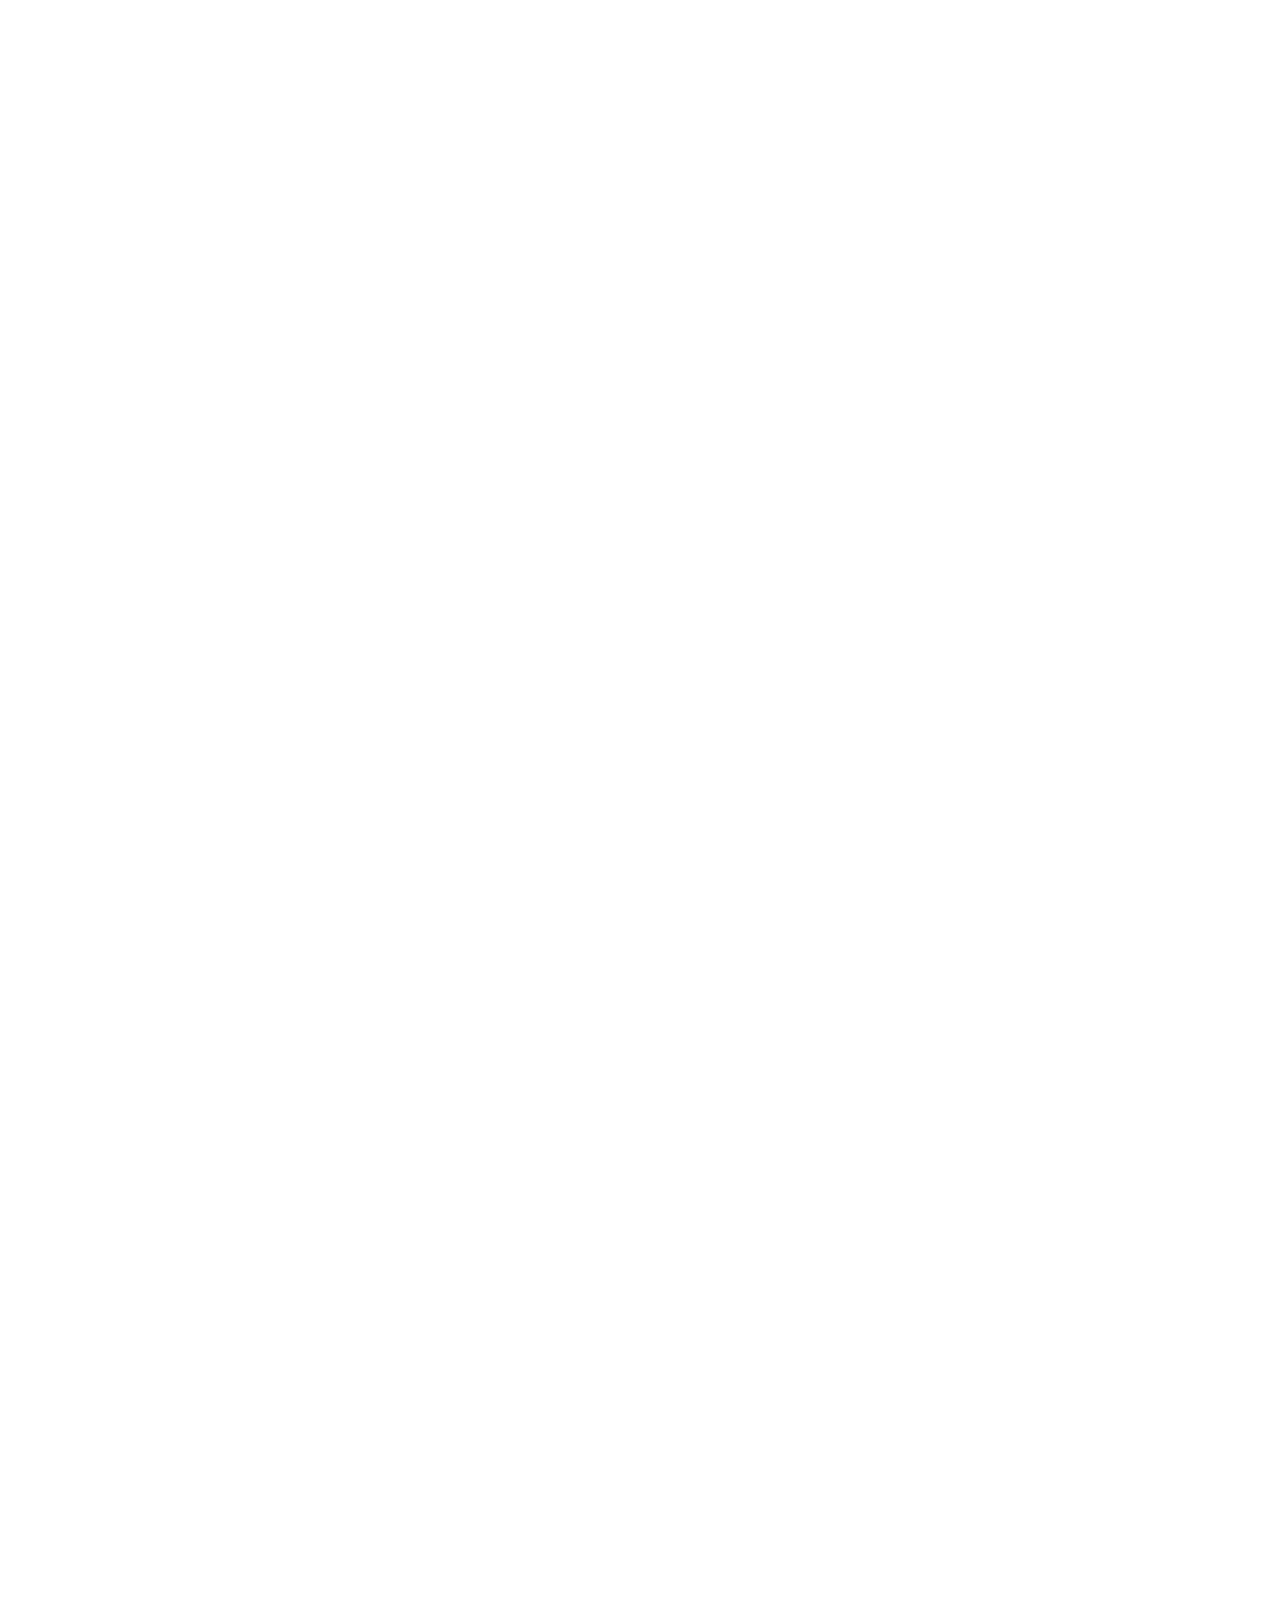
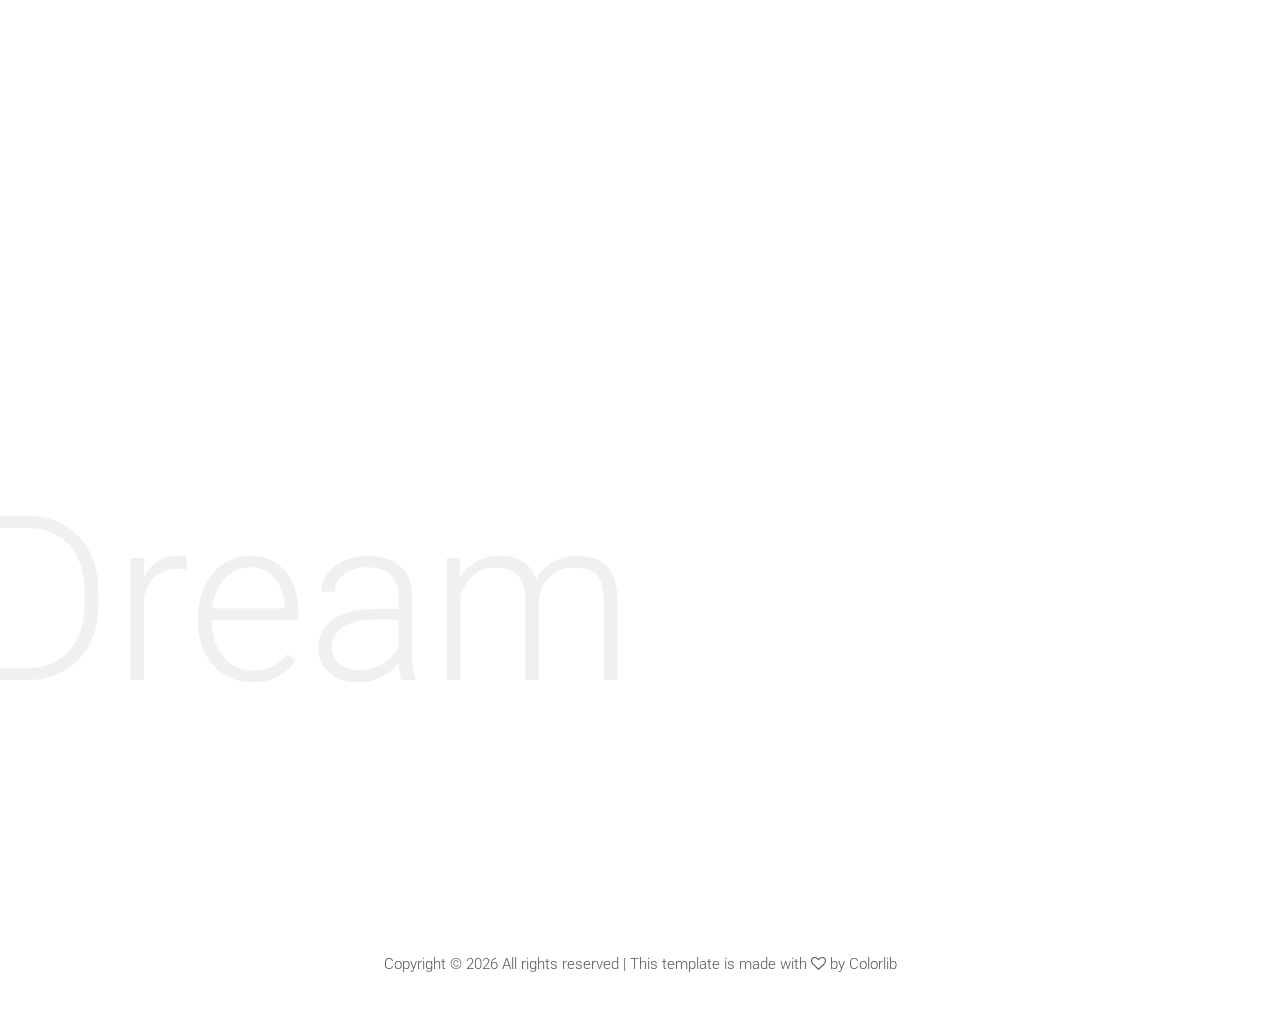
==== commit a3d60a6c: "m" ====
--- a/index.html
+++ b/index.html
@@ -397,7 +397,7 @@
                             <h2>Future</h2>
                         </div>
                         <div class="portfolio-thumb">
-                            <img src="img/bg-img/p7.png" alt="picture">
+                            <img src="img/bg-img/p7.png" alt="">
                         </div>
                         <div class="portfolio-meta">
 
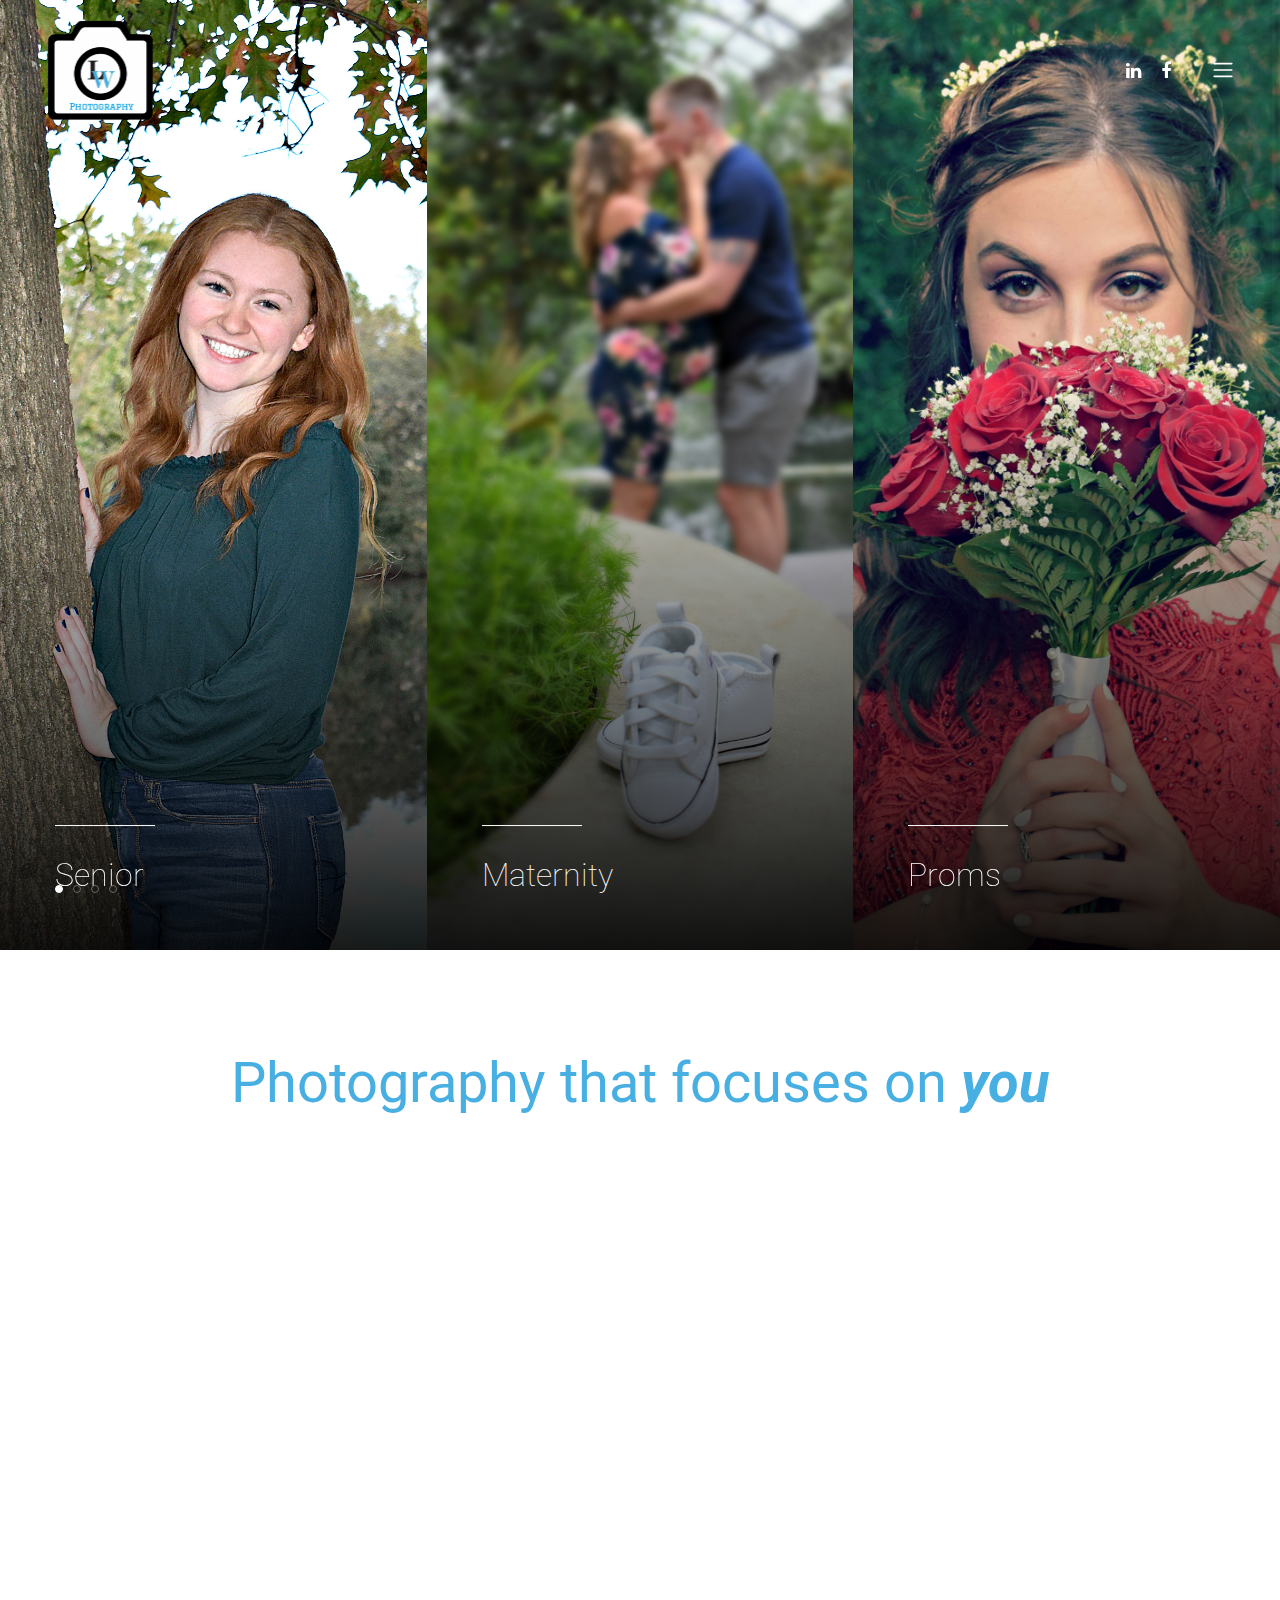
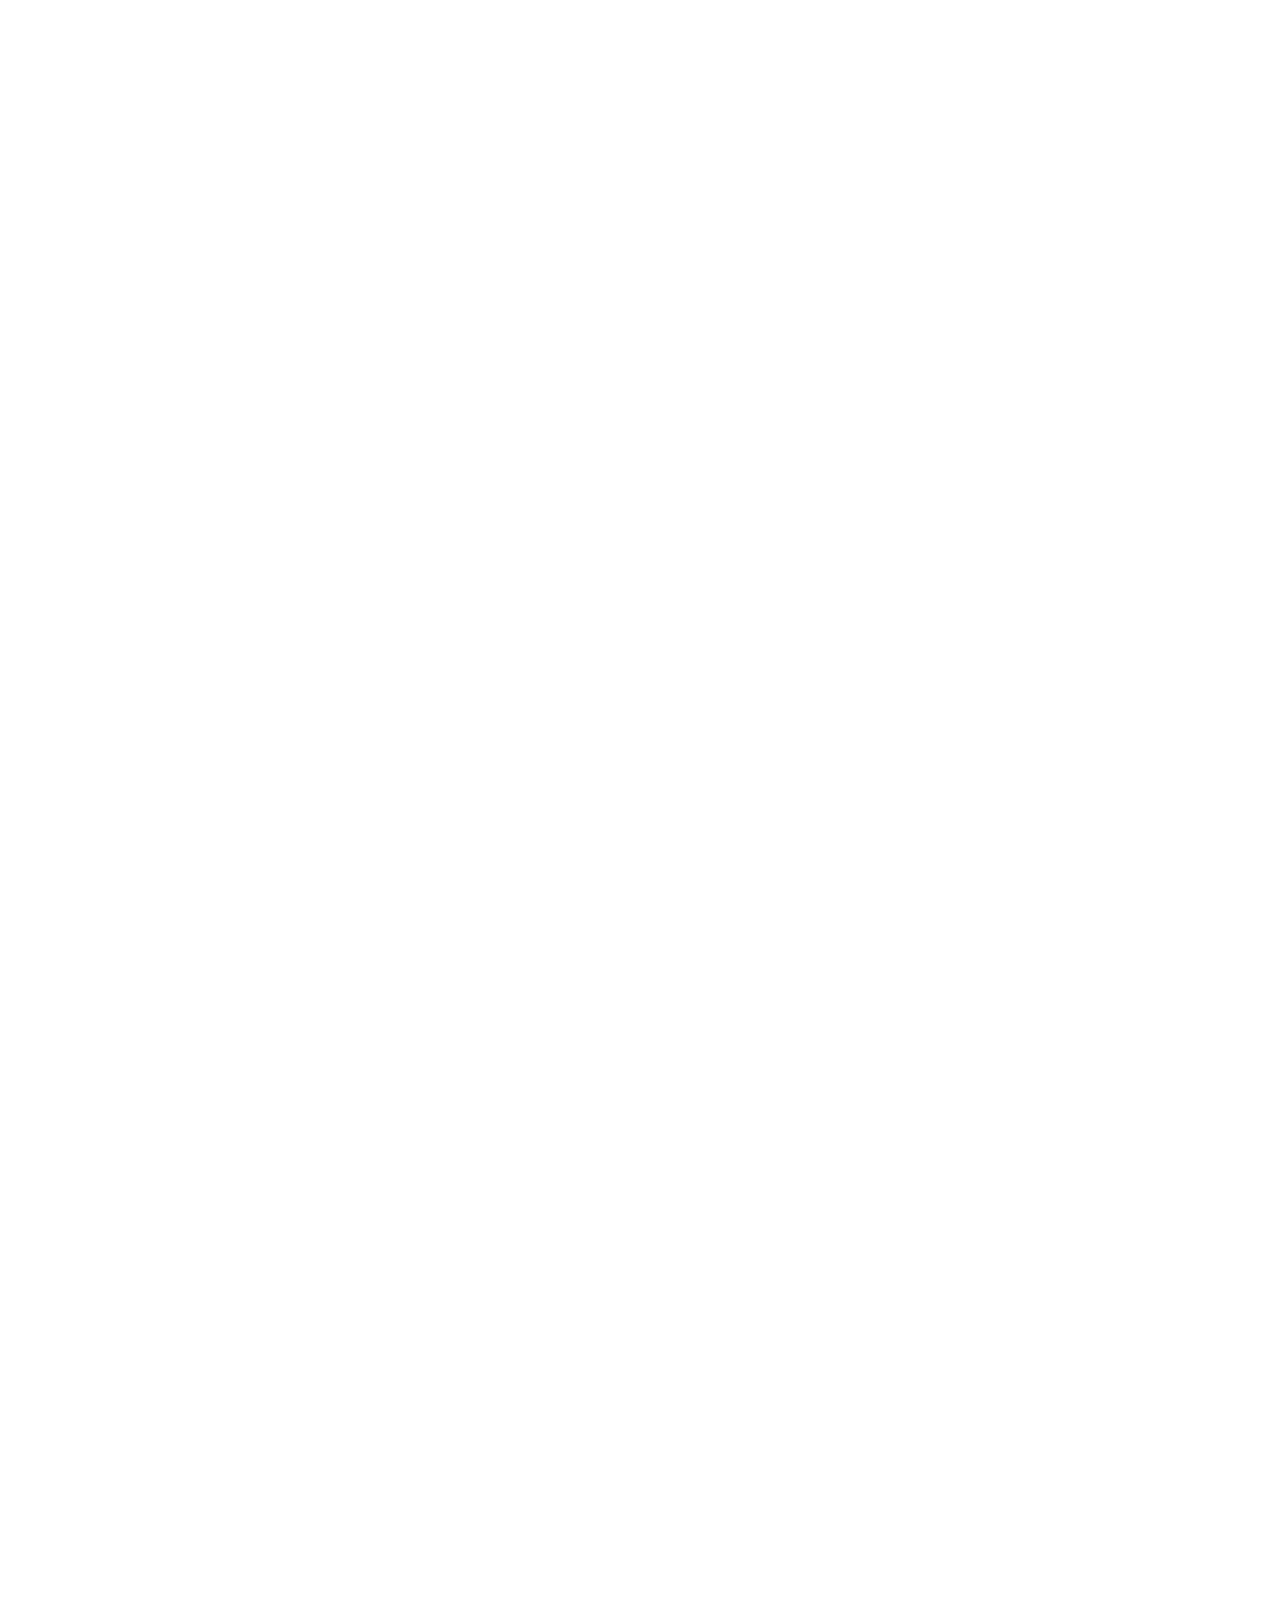
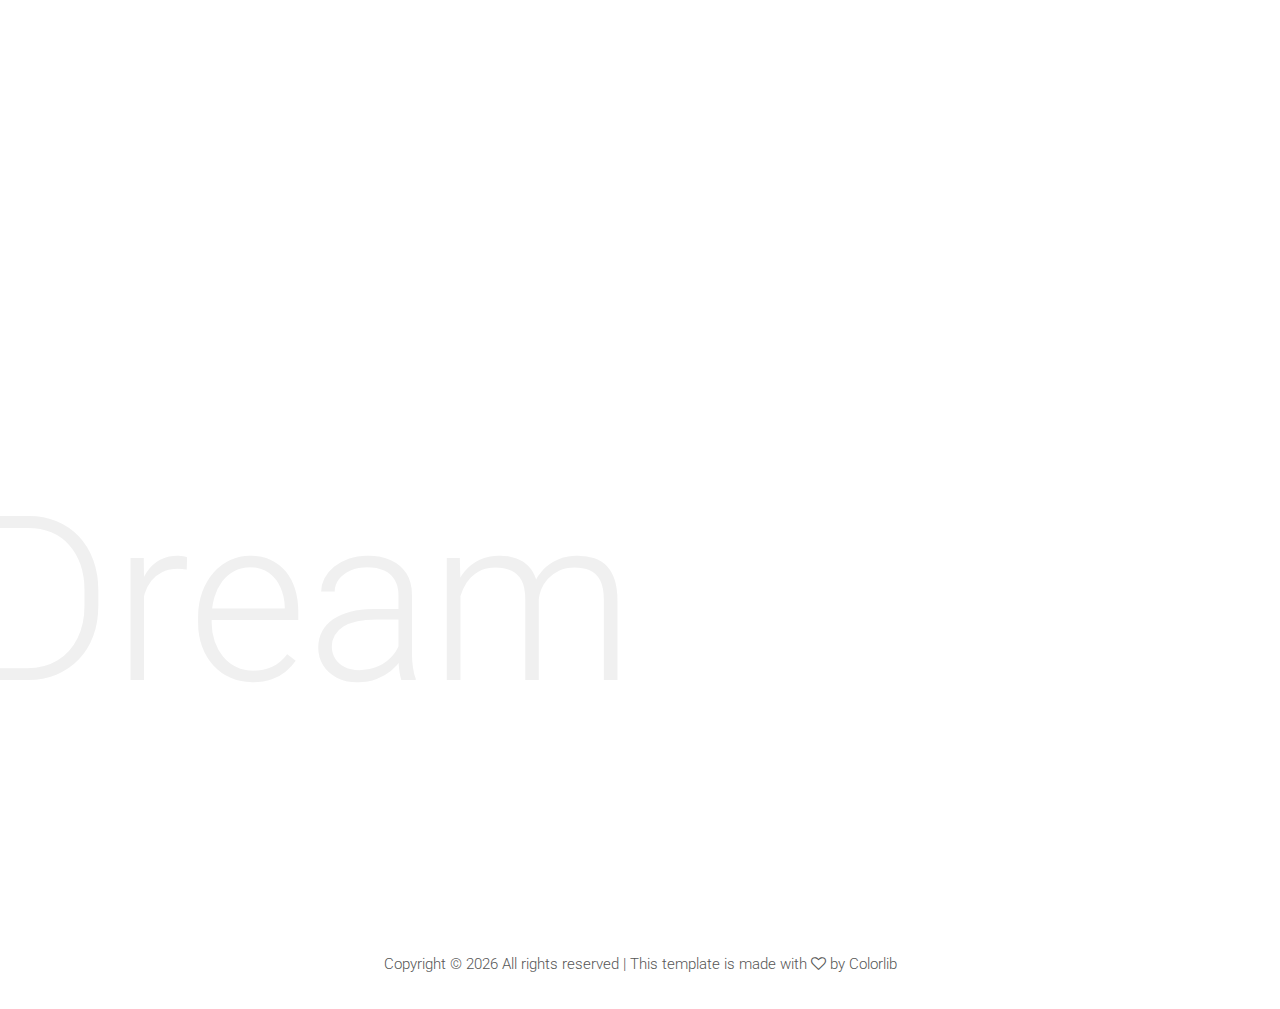
==== commit 6e85cfb4: "scroll?" ====
--- a/index.html
+++ b/index.html
@@ -29,17 +29,7 @@
     <!-- Preloader End -->
 
     <!-- Grids -->
-    <div class="grids d-flex justify-content-between">
-        <div class="grid1"></div>
-        <div class="grid2"></div>
-        <div class="grid3"></div>
-        <div class="grid4"></div>
-        <div class="grid5"></div>
-        <div class="grid6"></div>
-        <div class="grid7"></div>
-        <div class="grid8"></div>
-        <div class="grid9"></div>
-    </div>
+
 
     <!-- ***** Main Menu Area Start ***** -->
     <div class="mainMenu d-flex align-items-center justify-content-between">
--- a/style.css
+++ b/style.css
@@ -35,6 +35,10 @@
 * {
     margin: 0;
     padding: 0;
+}
+
+html {
+    scroll-behavior: smooth;
 }
 
 body {
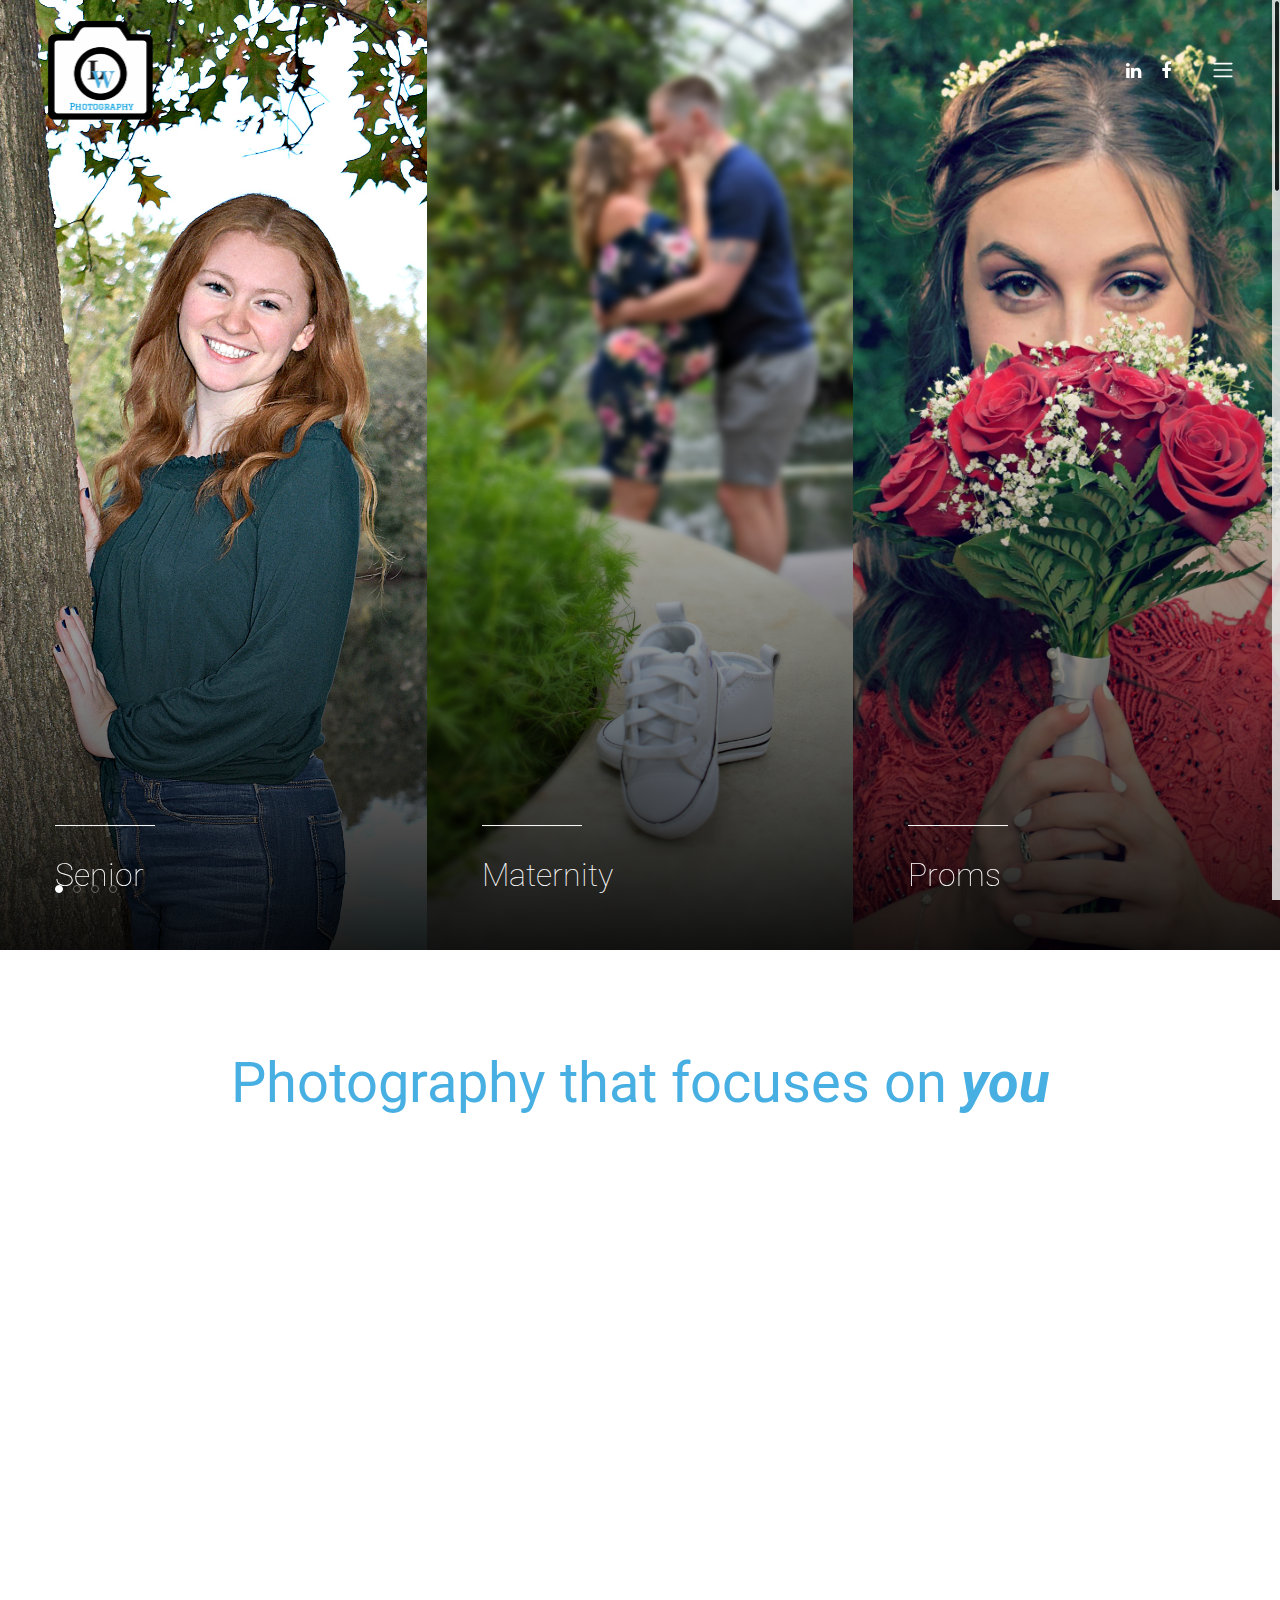
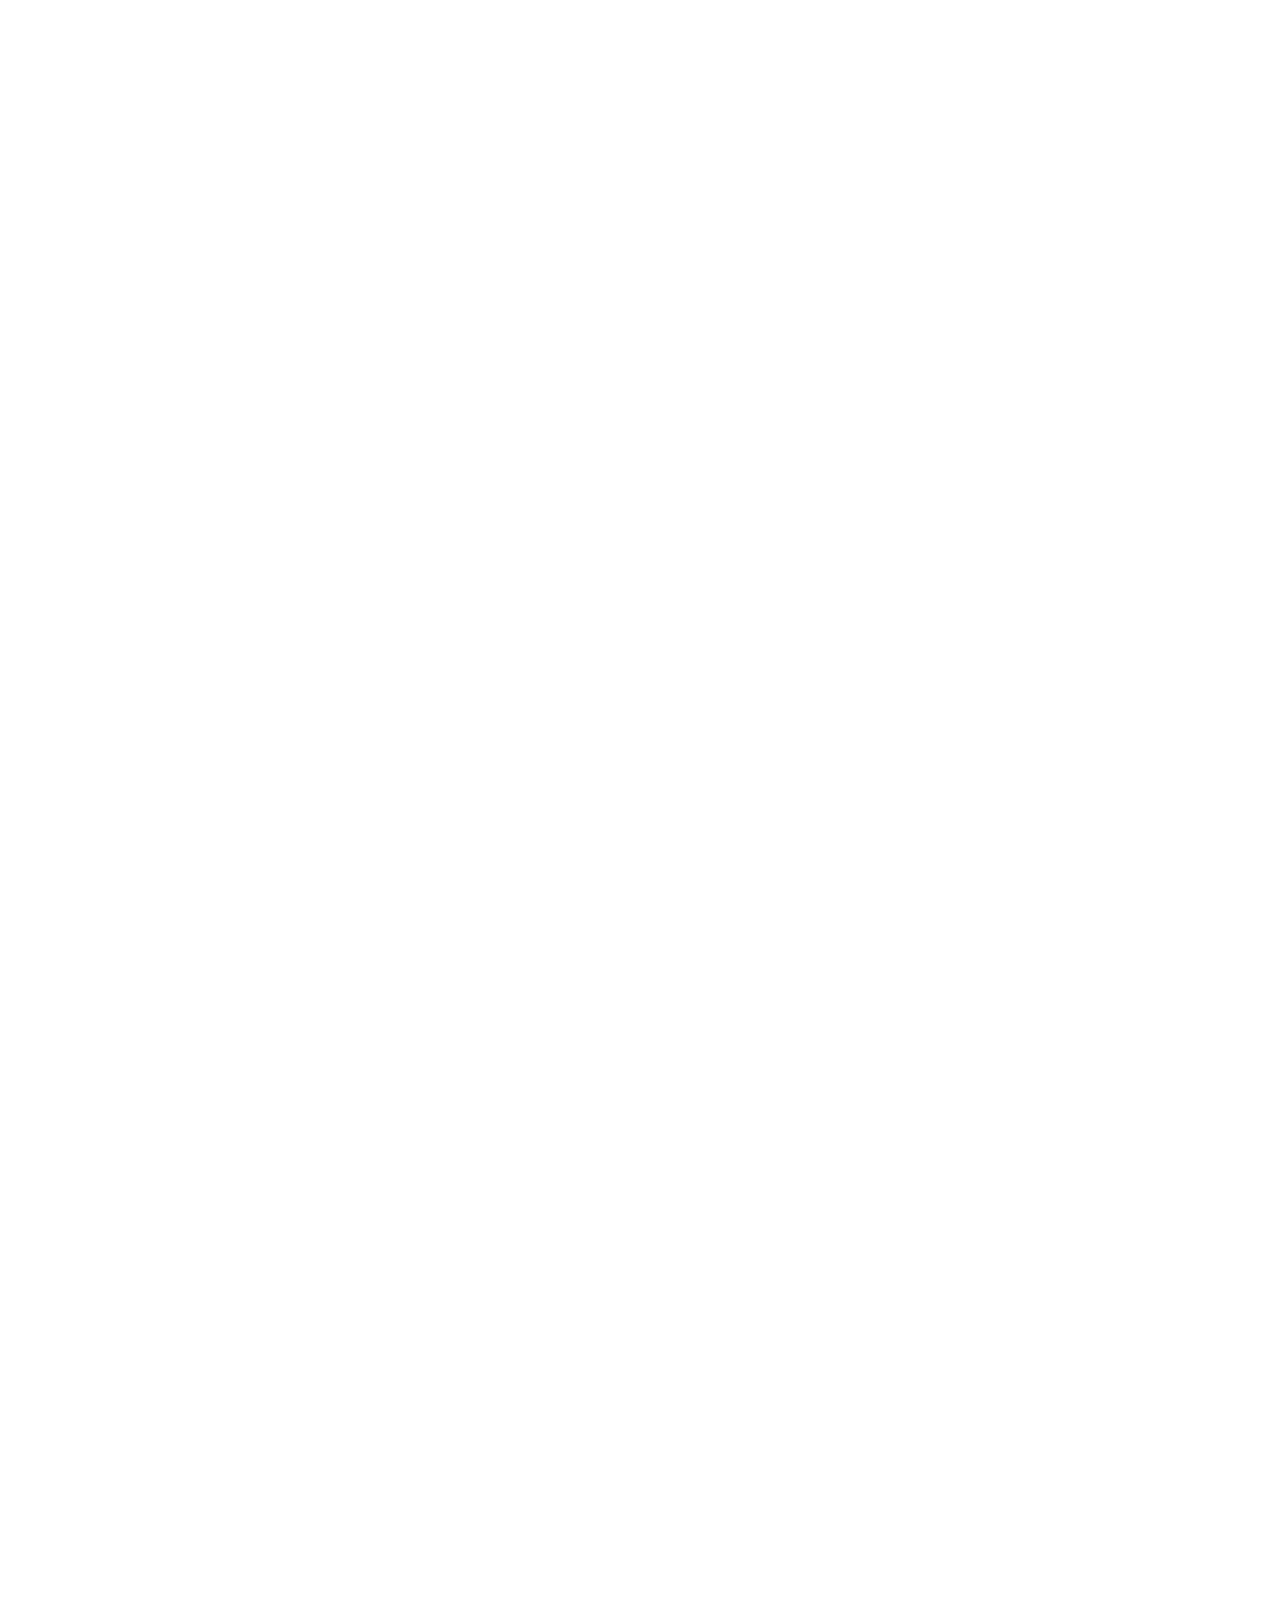
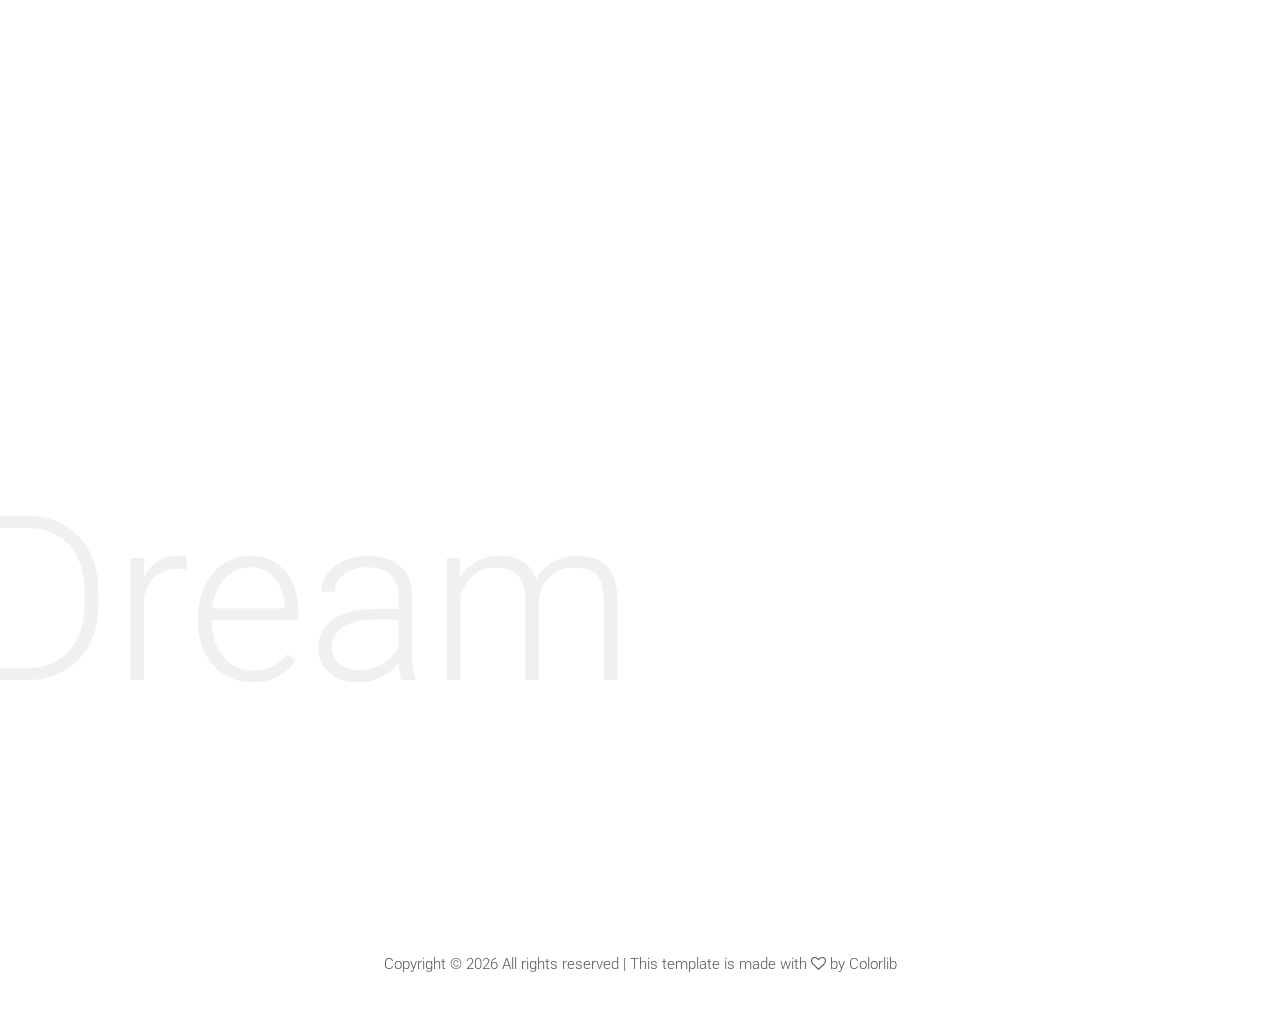
==== commit 63aa5056: "n" ====
--- a/index.html
+++ b/index.html
@@ -29,7 +29,17 @@
     <!-- Preloader End -->
 
     <!-- Grids -->
-
+    <div class="grids d-flex justify-content-between">
+        <div class="grid1"></div>
+        <div class="grid2"></div>
+        <div class="grid3"></div>
+        <div class="grid4"></div>
+        <div class="grid5"></div>
+        <div class="grid6"></div>
+        <div class="grid7"></div>
+        <div class="grid8"></div>
+        <div class="grid9"></div>
+    </div>
 
     <!-- ***** Main Menu Area Start ***** -->
     <div class="mainMenu d-flex align-items-center justify-content-between">
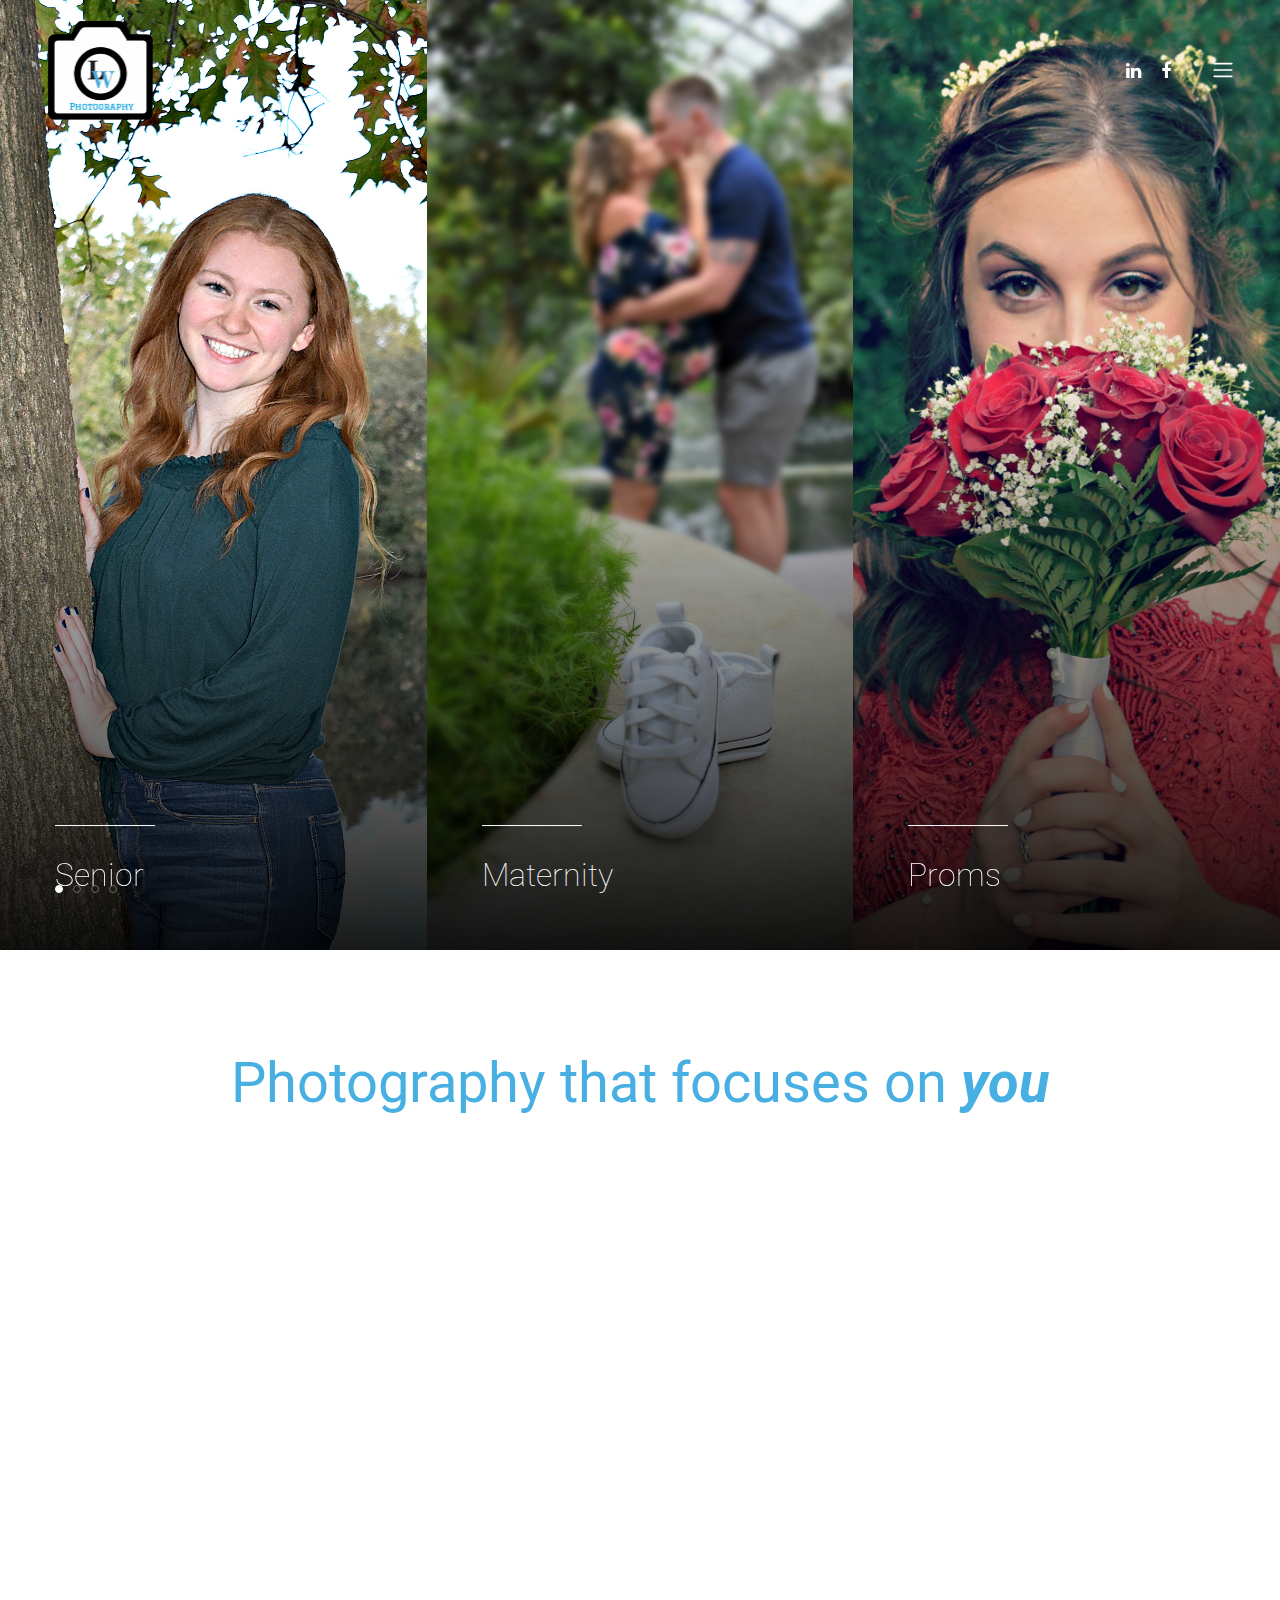
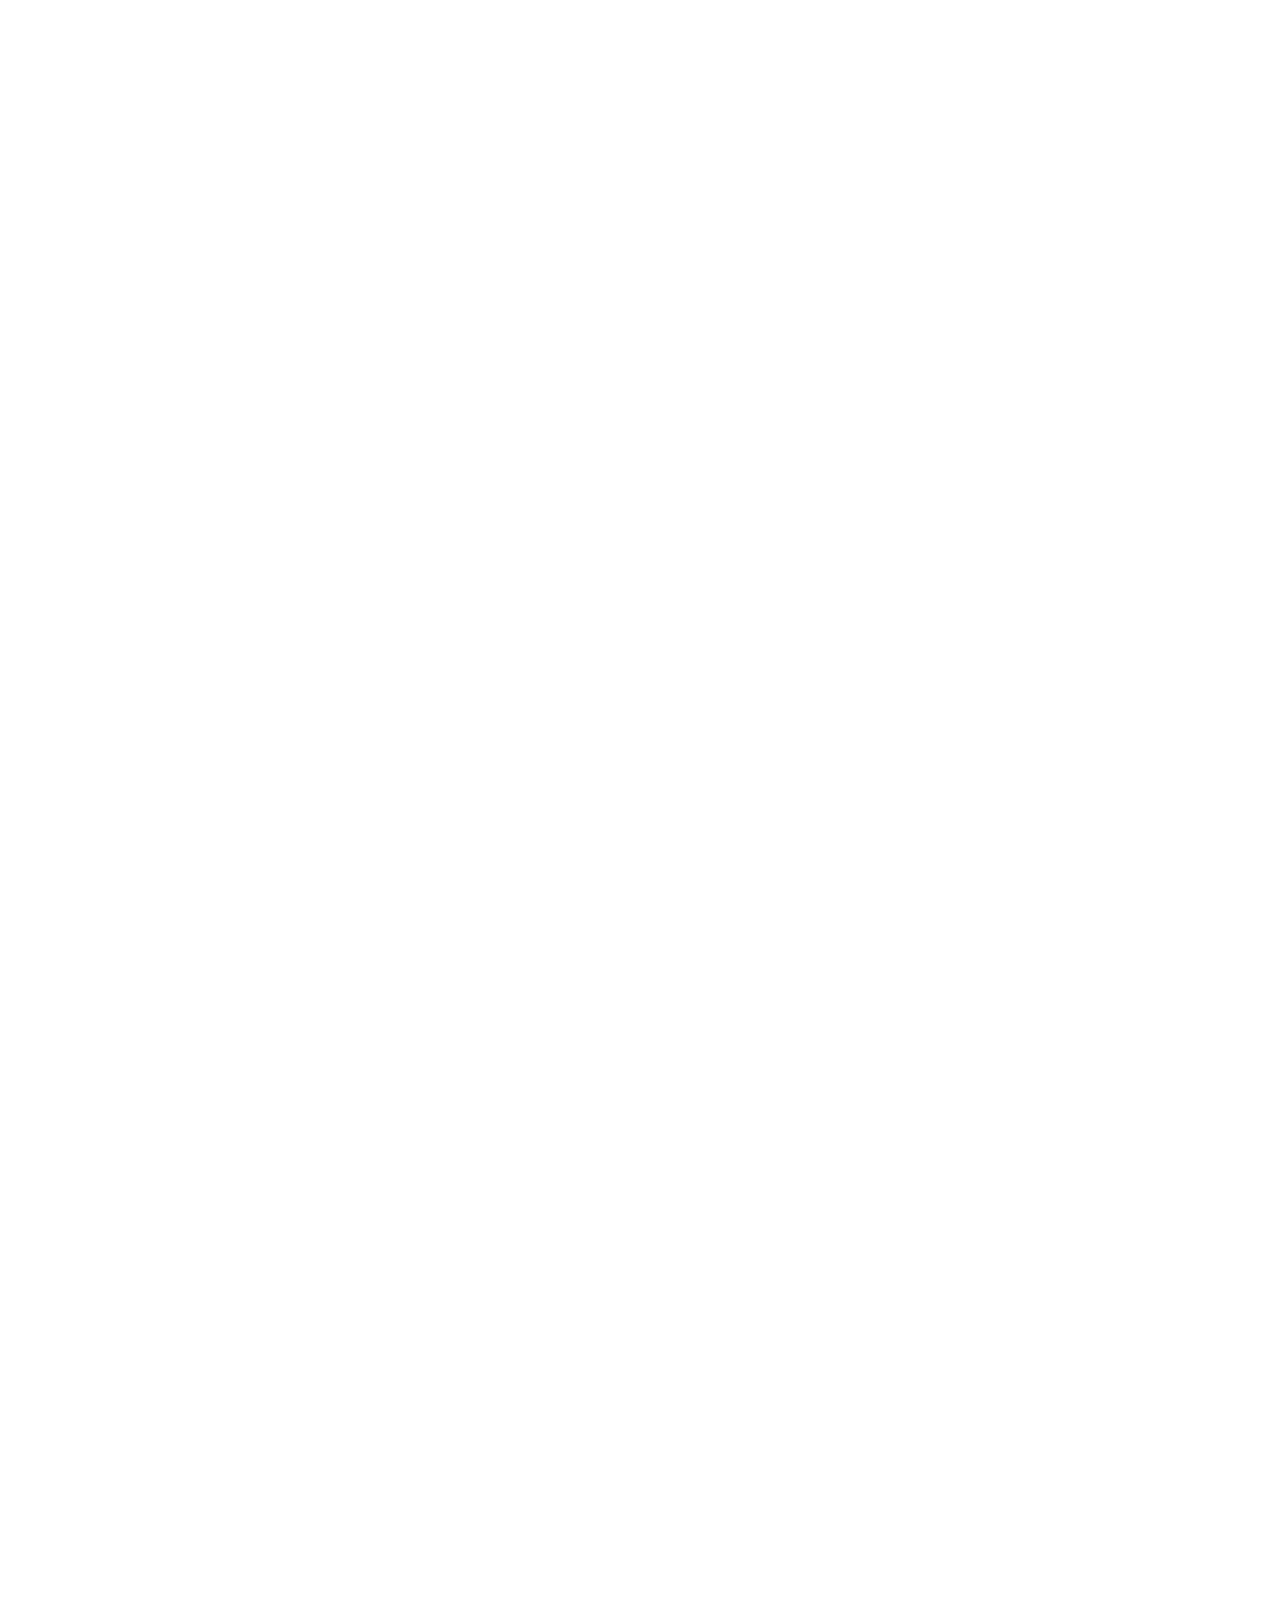
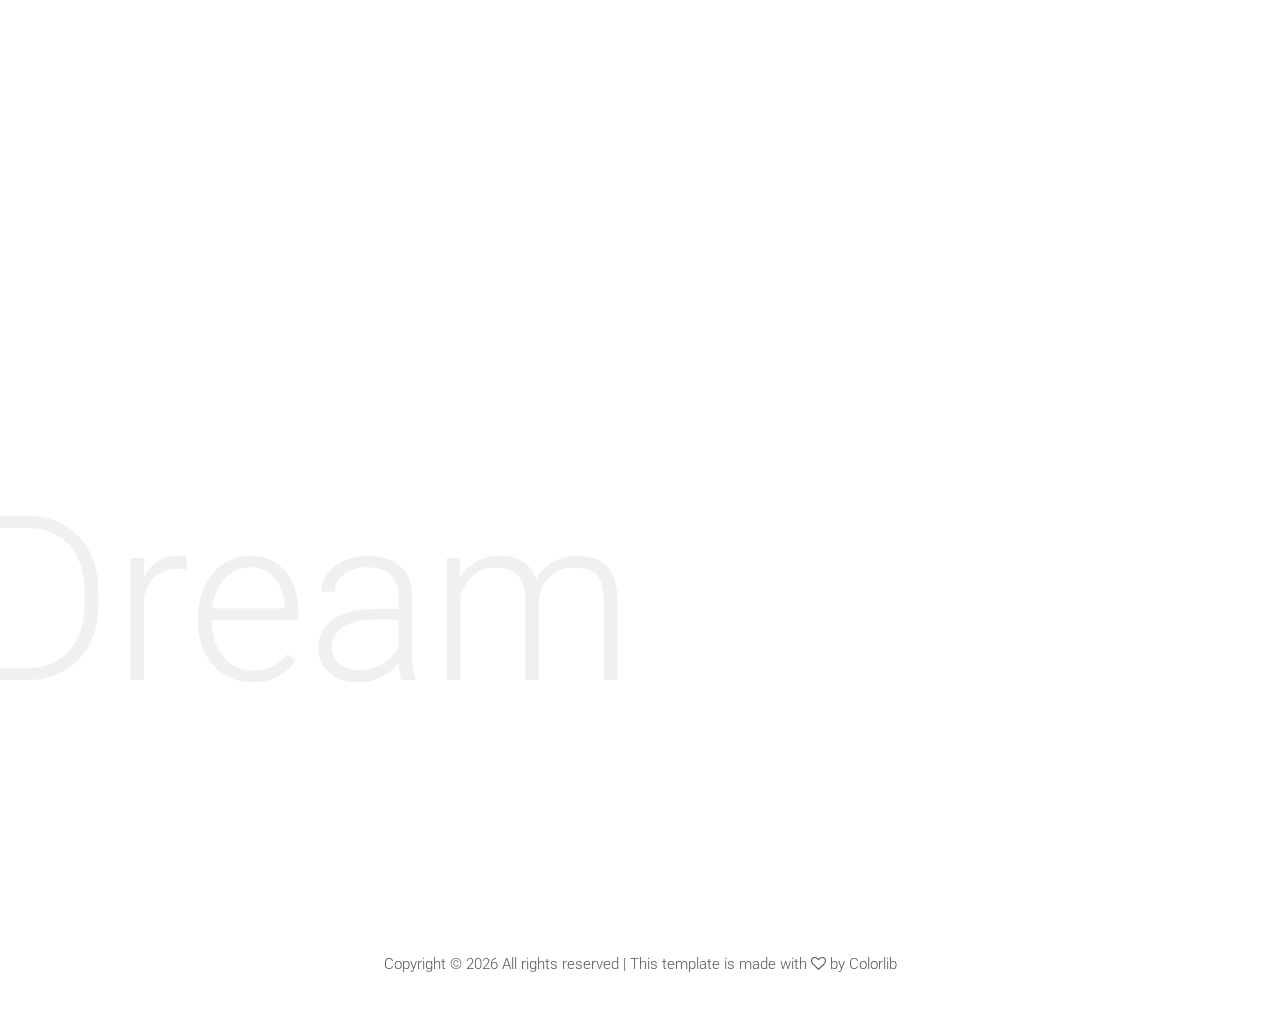
==== commit b79b3072: "scroll fix?" ====
--- a/index.html
+++ b/index.html
@@ -70,6 +70,9 @@
                     <li class="nav-item">
                         <a class="nav-link" href="contact.html">Contact</a>
                     </li>
+                    <!-- <li class="nav-item">
+                        <a class="nav-link" href="graduation.html">8th Grade Graduation</a>
+                    </li> -->
                 </ul>
             </nav>
         </div>
--- a/style.css
+++ b/style.css
@@ -35,10 +35,6 @@
 * {
     margin: 0;
     padding: 0;
-}
-
-html {
-    scroll-behavior: smooth;
 }
 
 body {
@@ -179,6 +175,13 @@
 img {
     height: auto;
     max-width: 100%;
+}
+
+.scrolling-content {
+    overflow-y: scroll;
+    -webkit-overflow-scrolling: touch;
+    height: 100%;
+    /*A value other than height:auto needs to be set*/
 }
 
 .sonar-table {
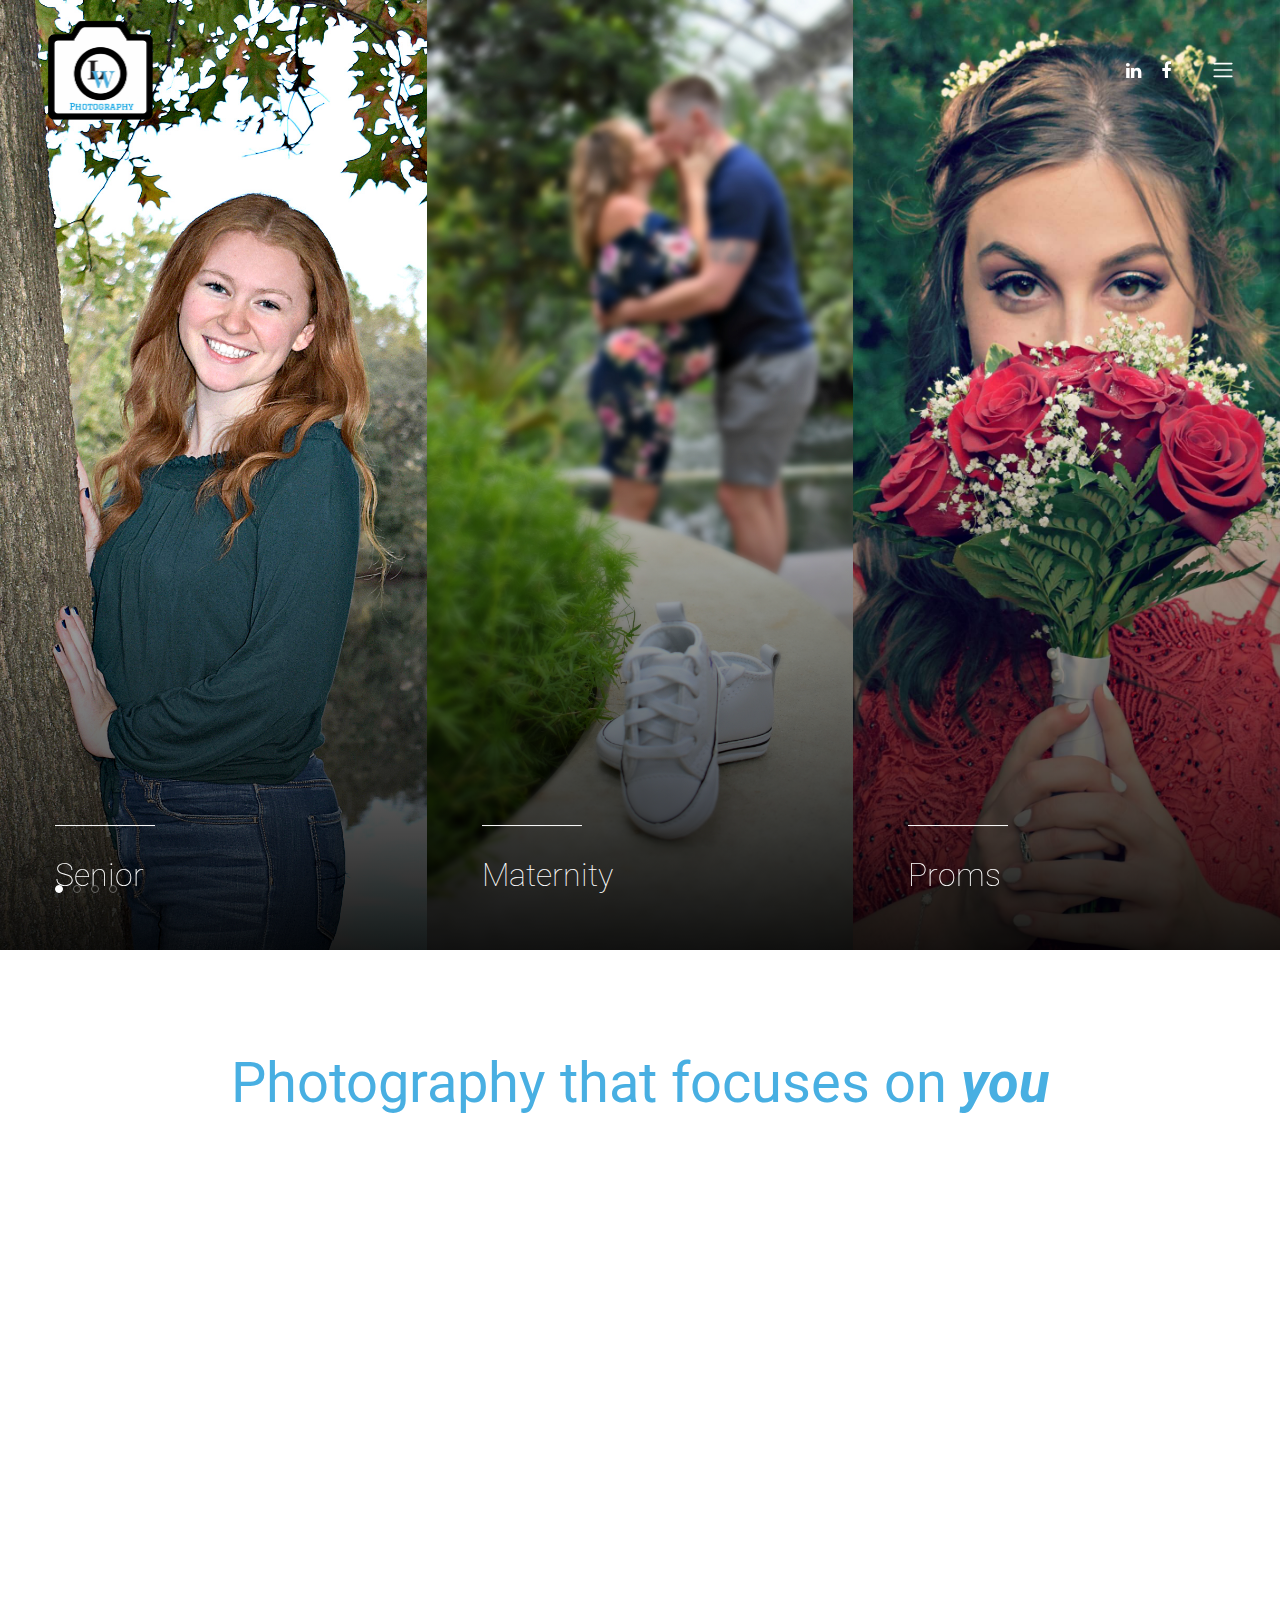
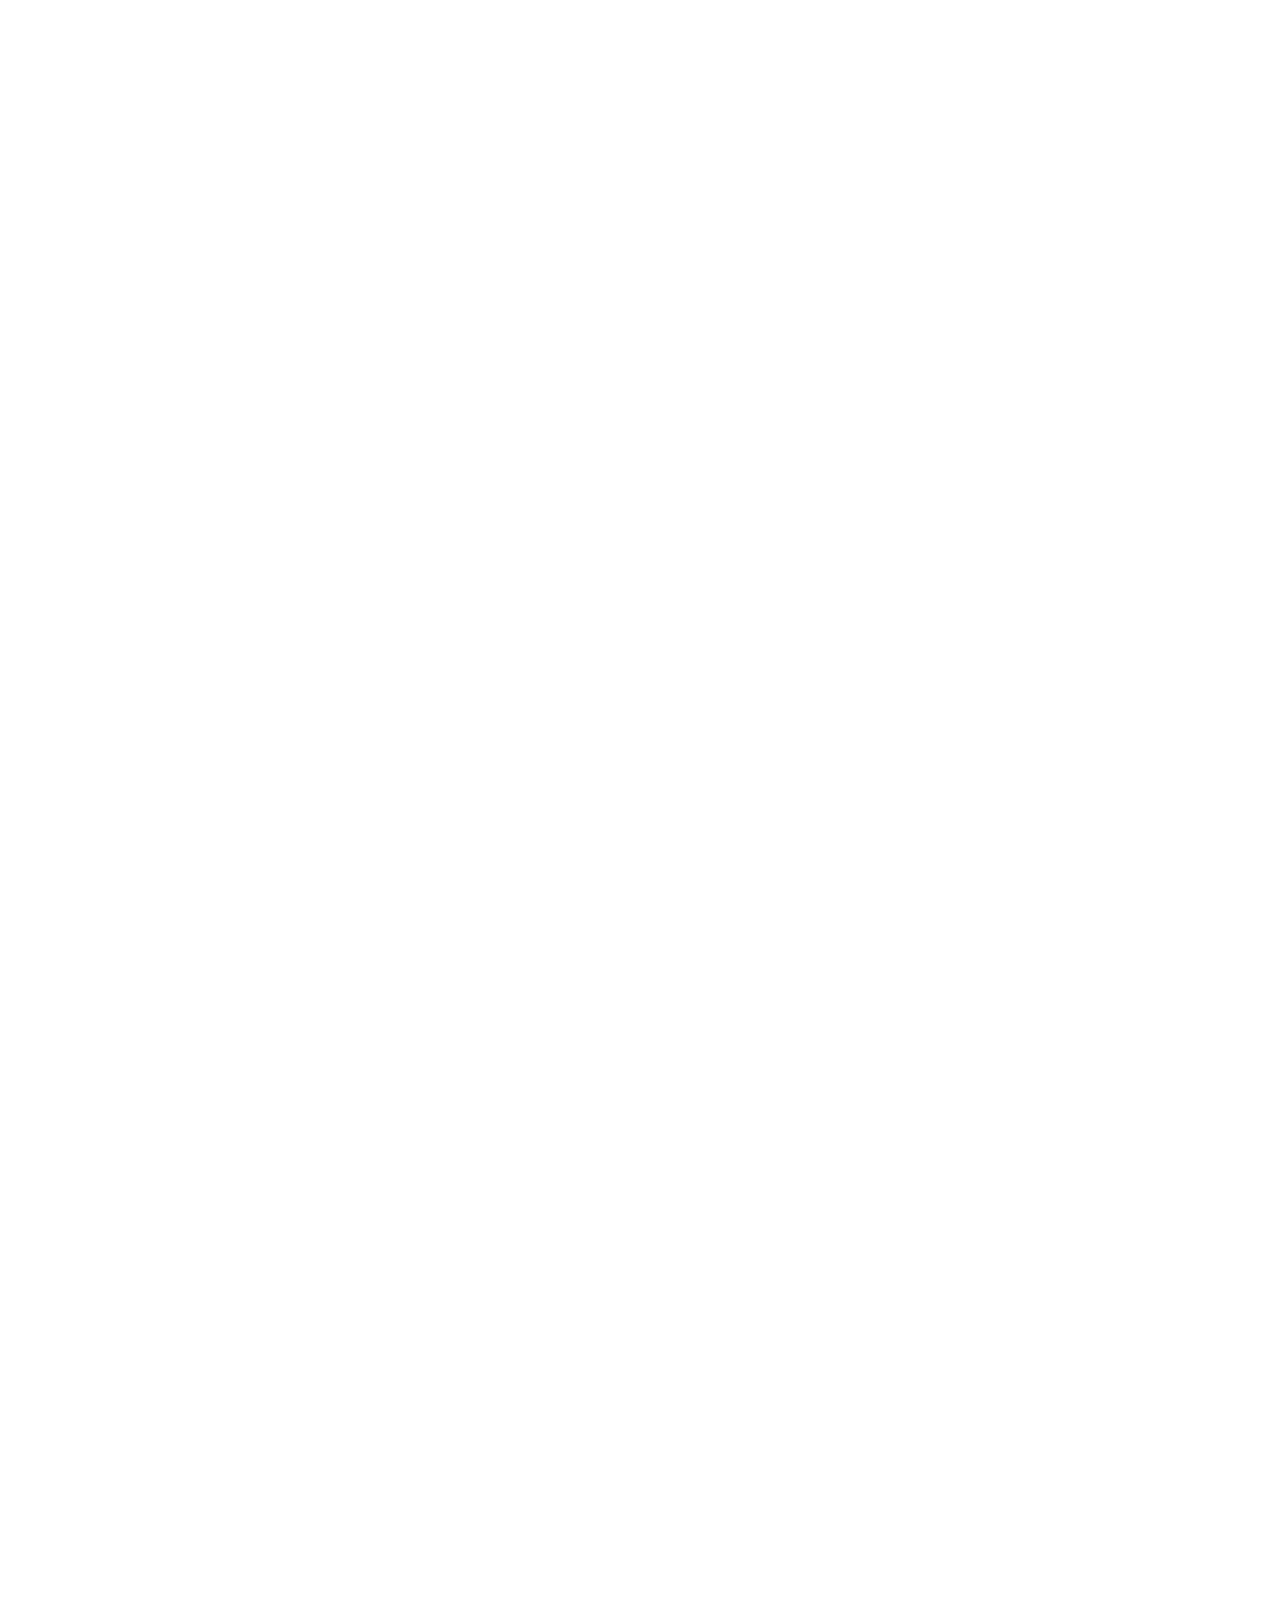
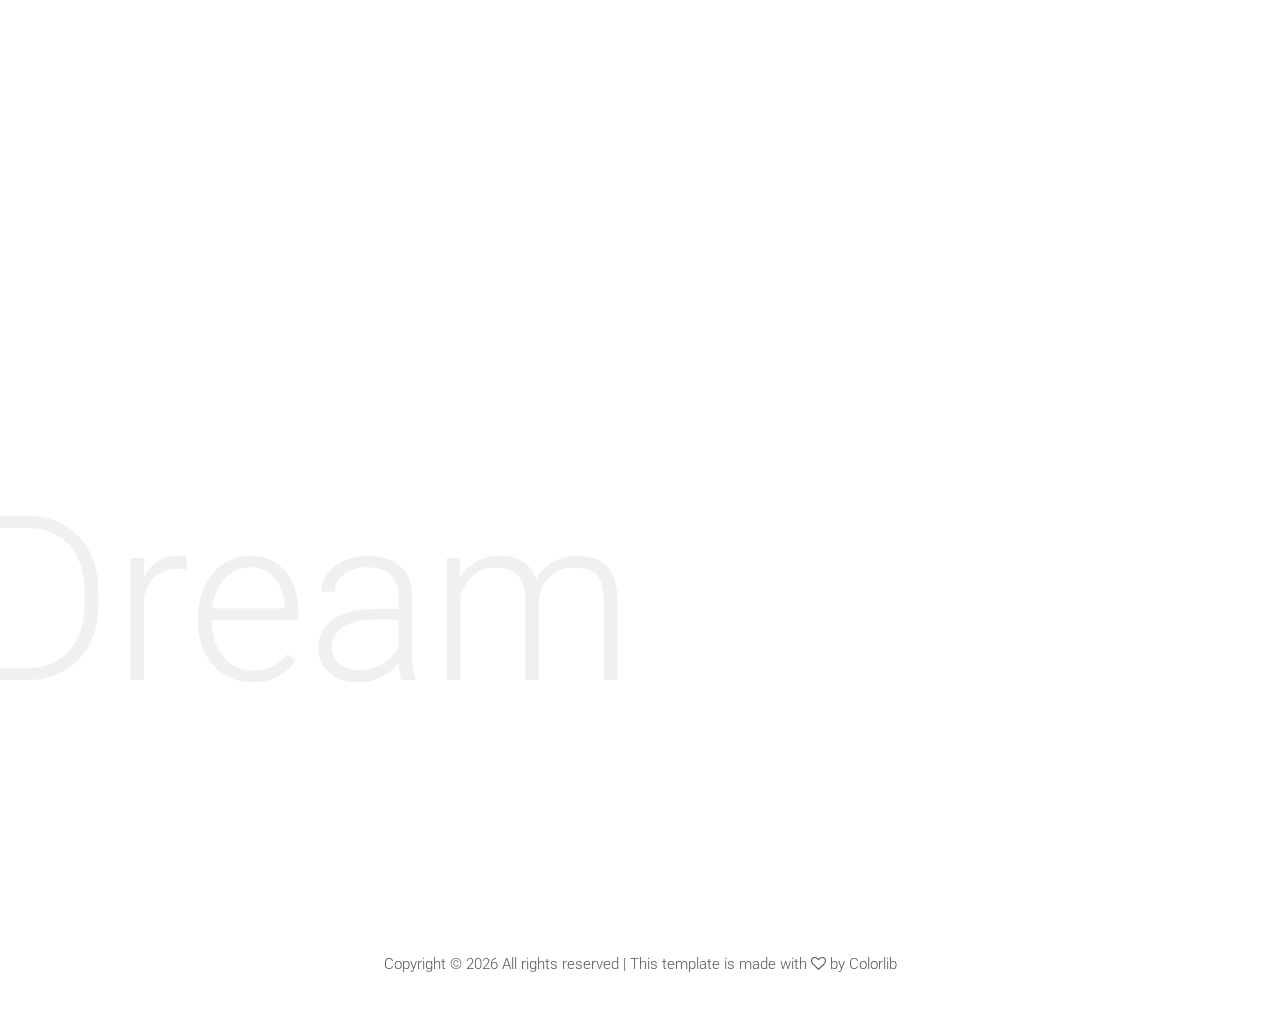
==== commit eb054d4d: "graduation" ====
--- a/index.html
+++ b/index.html
@@ -70,9 +70,9 @@
                     <li class="nav-item">
                         <a class="nav-link" href="contact.html">Contact</a>
                     </li>
-                    <!-- <li class="nav-item">
+                    <li class="nav-item">
                         <a class="nav-link" href="graduation.html">8th Grade Graduation</a>
-                    </li> -->
+                    </li>
                 </ul>
             </nav>
         </div>
--- a/style.css
+++ b/style.css
@@ -177,13 +177,6 @@
     max-width: 100%;
 }
 
-.scrolling-content {
-    overflow-y: scroll;
-    -webkit-overflow-scrolling: touch;
-    height: 100%;
-    /*A value other than height:auto needs to be set*/
-}
-
 .sonar-table {
     display: table;
     z-index: 9;
@@ -314,6 +307,10 @@
     border: 2px solid #ffffff;
     border-radius: 50%;
     top: 10px;
+}
+
+.allign-center {
+    margin: 0 auto;
 }
 
 #scrollUp {
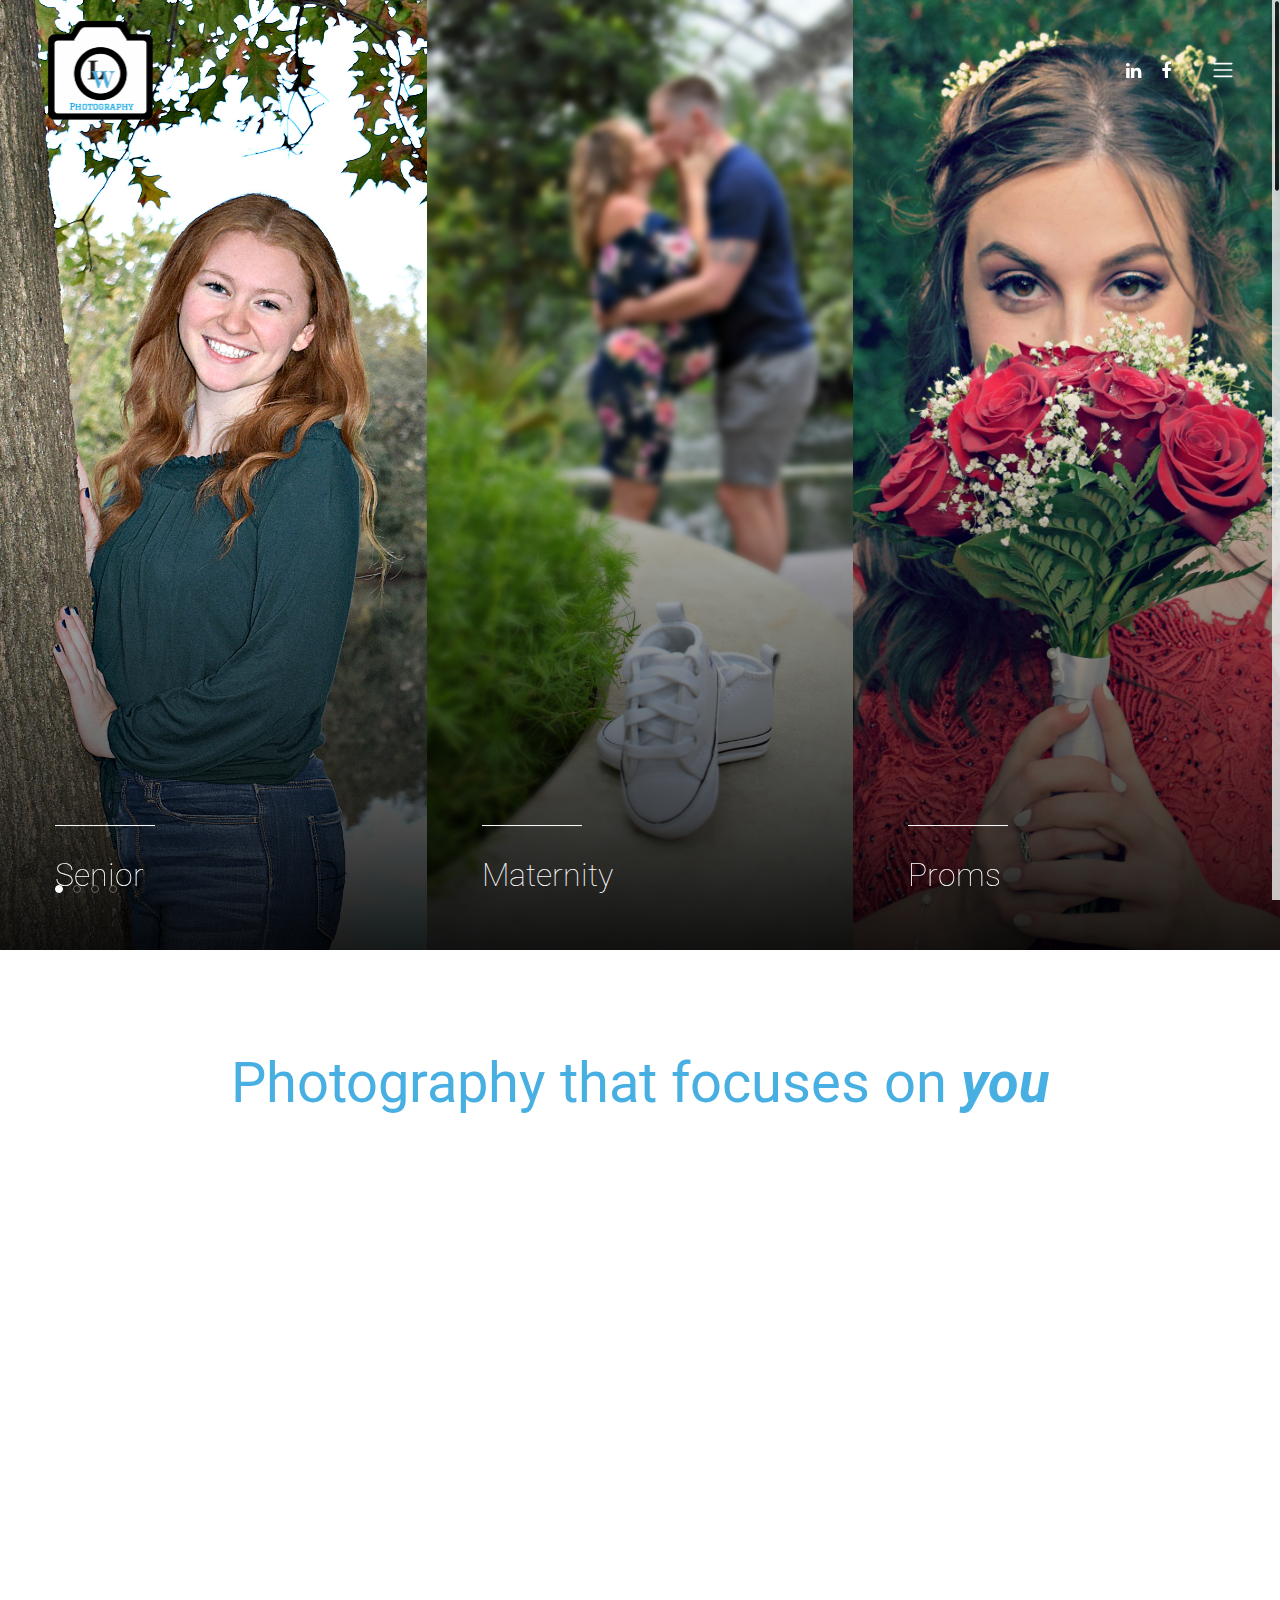
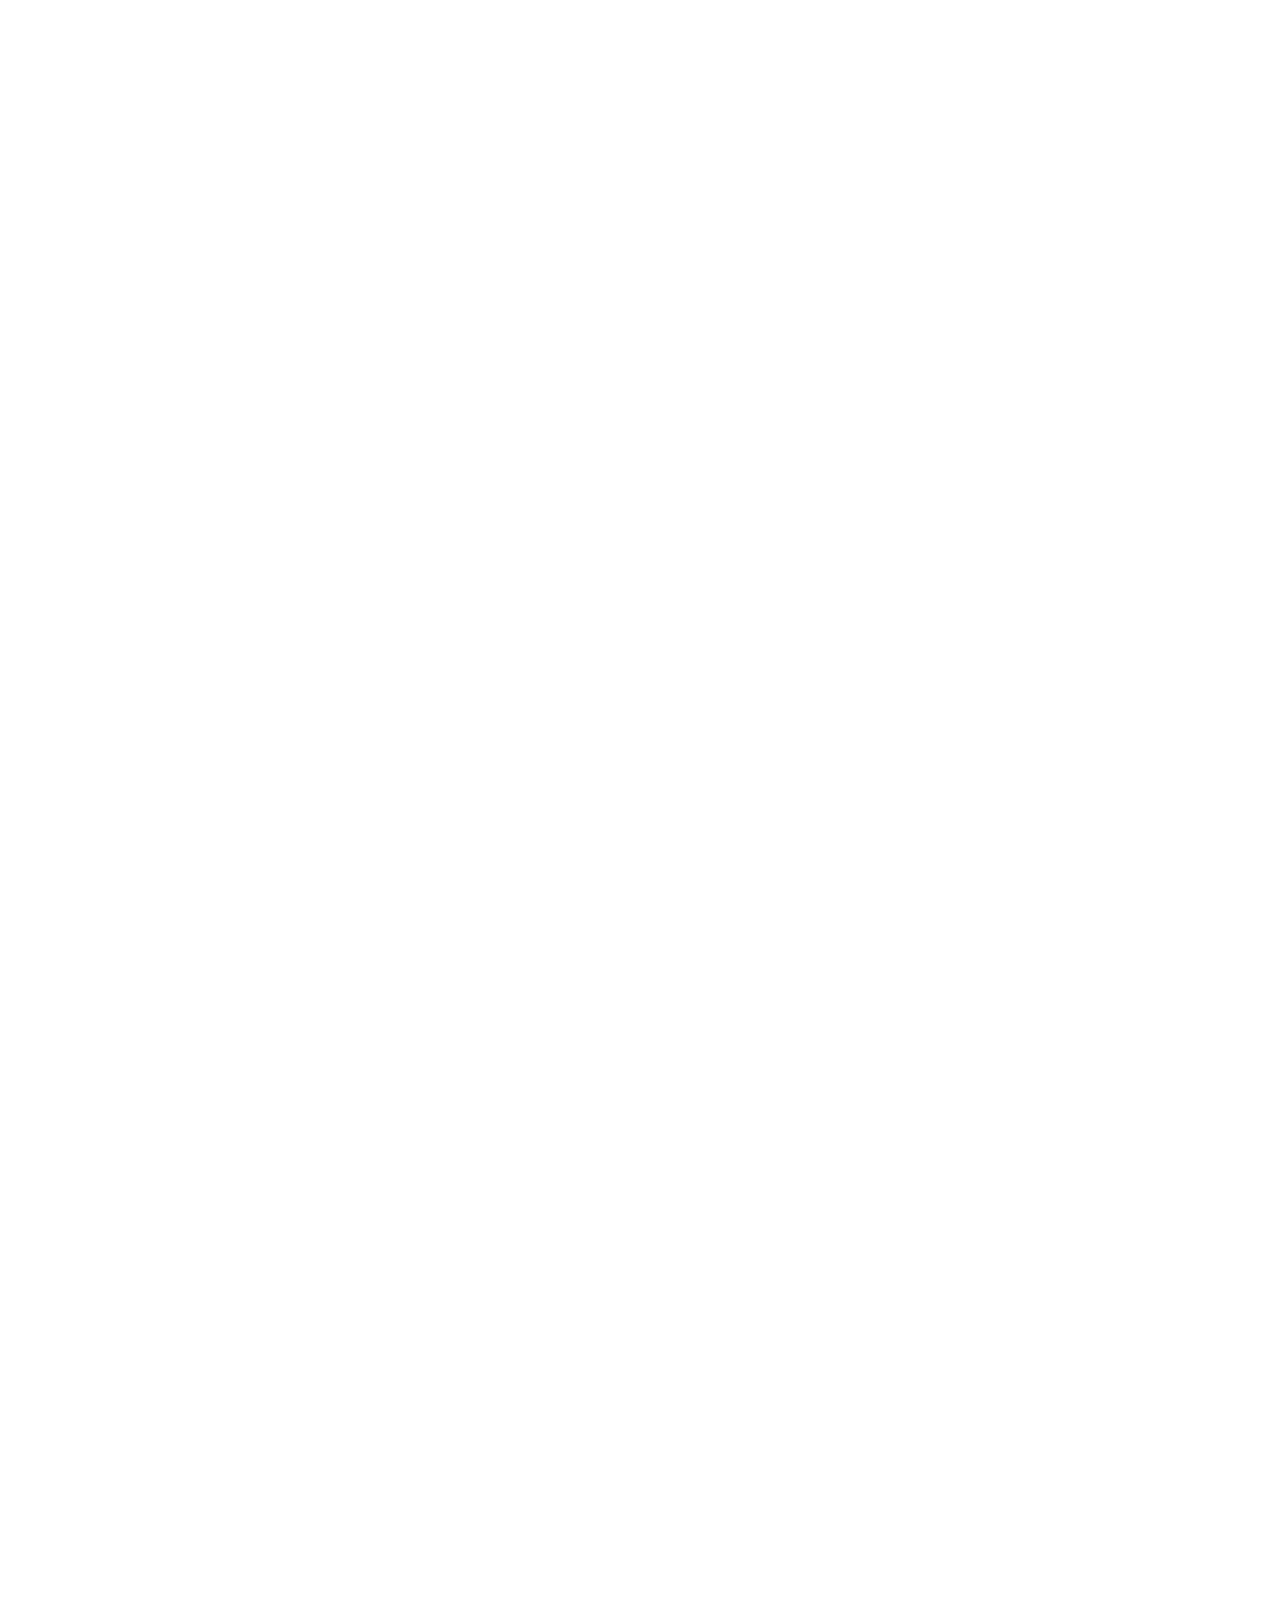
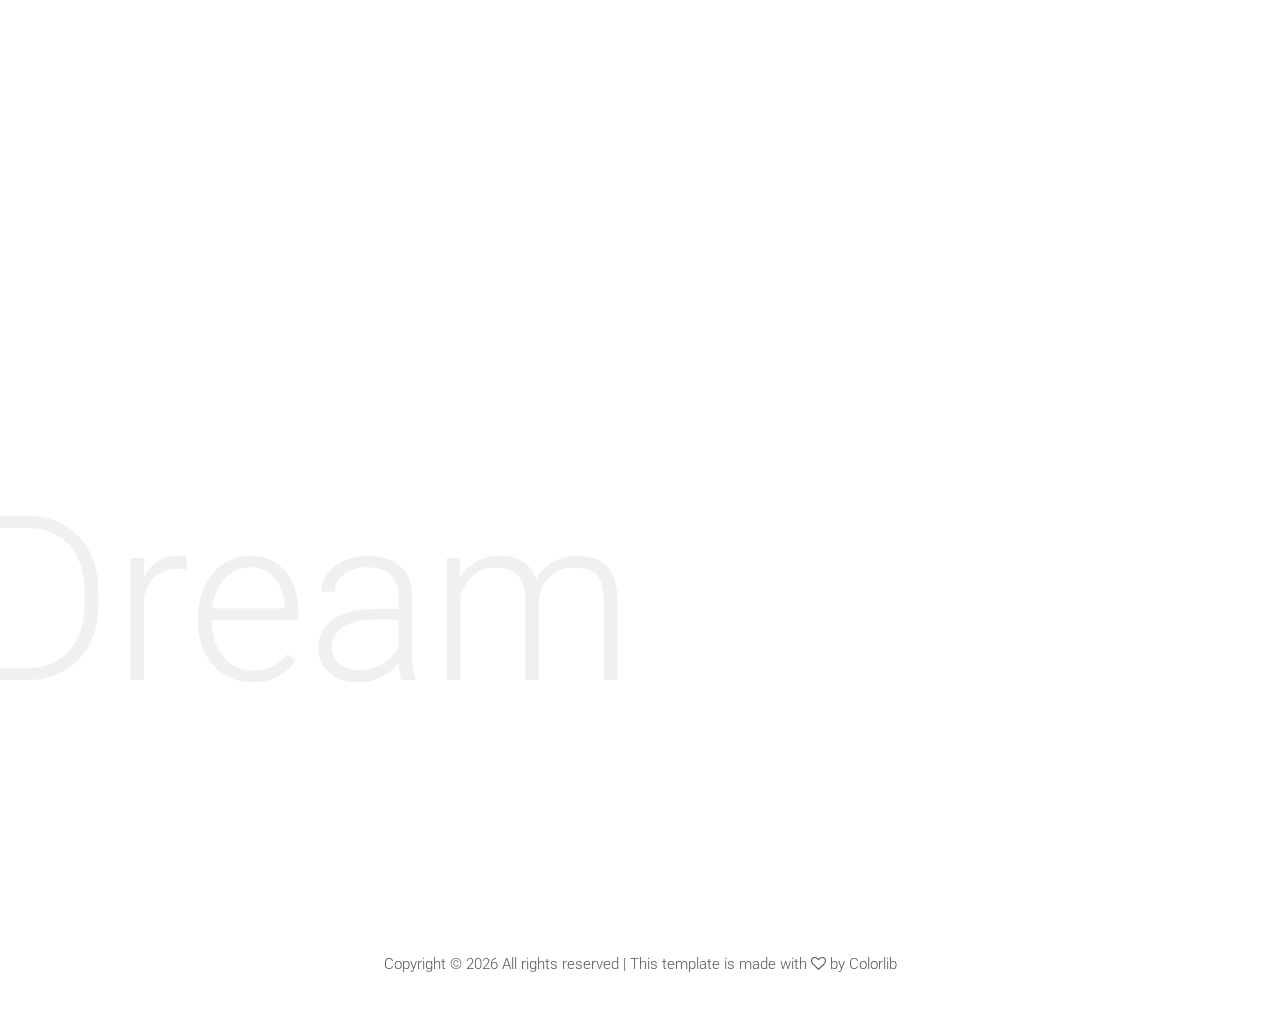
==== commit 7d2c4cda: "m" ====
--- a/index.html
+++ b/index.html
@@ -68,10 +68,10 @@
                         <a class="nav-link" href="portfolio.html">Gallery</a>
                     </li>
                     <li class="nav-item">
+                        <a class="nav-link" href="graduation.html">8th Grade Graduation</a>
+                    </li>
+                    <li class="nav-item">
                         <a class="nav-link" href="contact.html">Contact</a>
-                    </li>
-                    <li class="nav-item">
-                        <a class="nav-link" href="graduation.html">8th Grade Graduation</a>
                     </li>
                 </ul>
             </nav>
